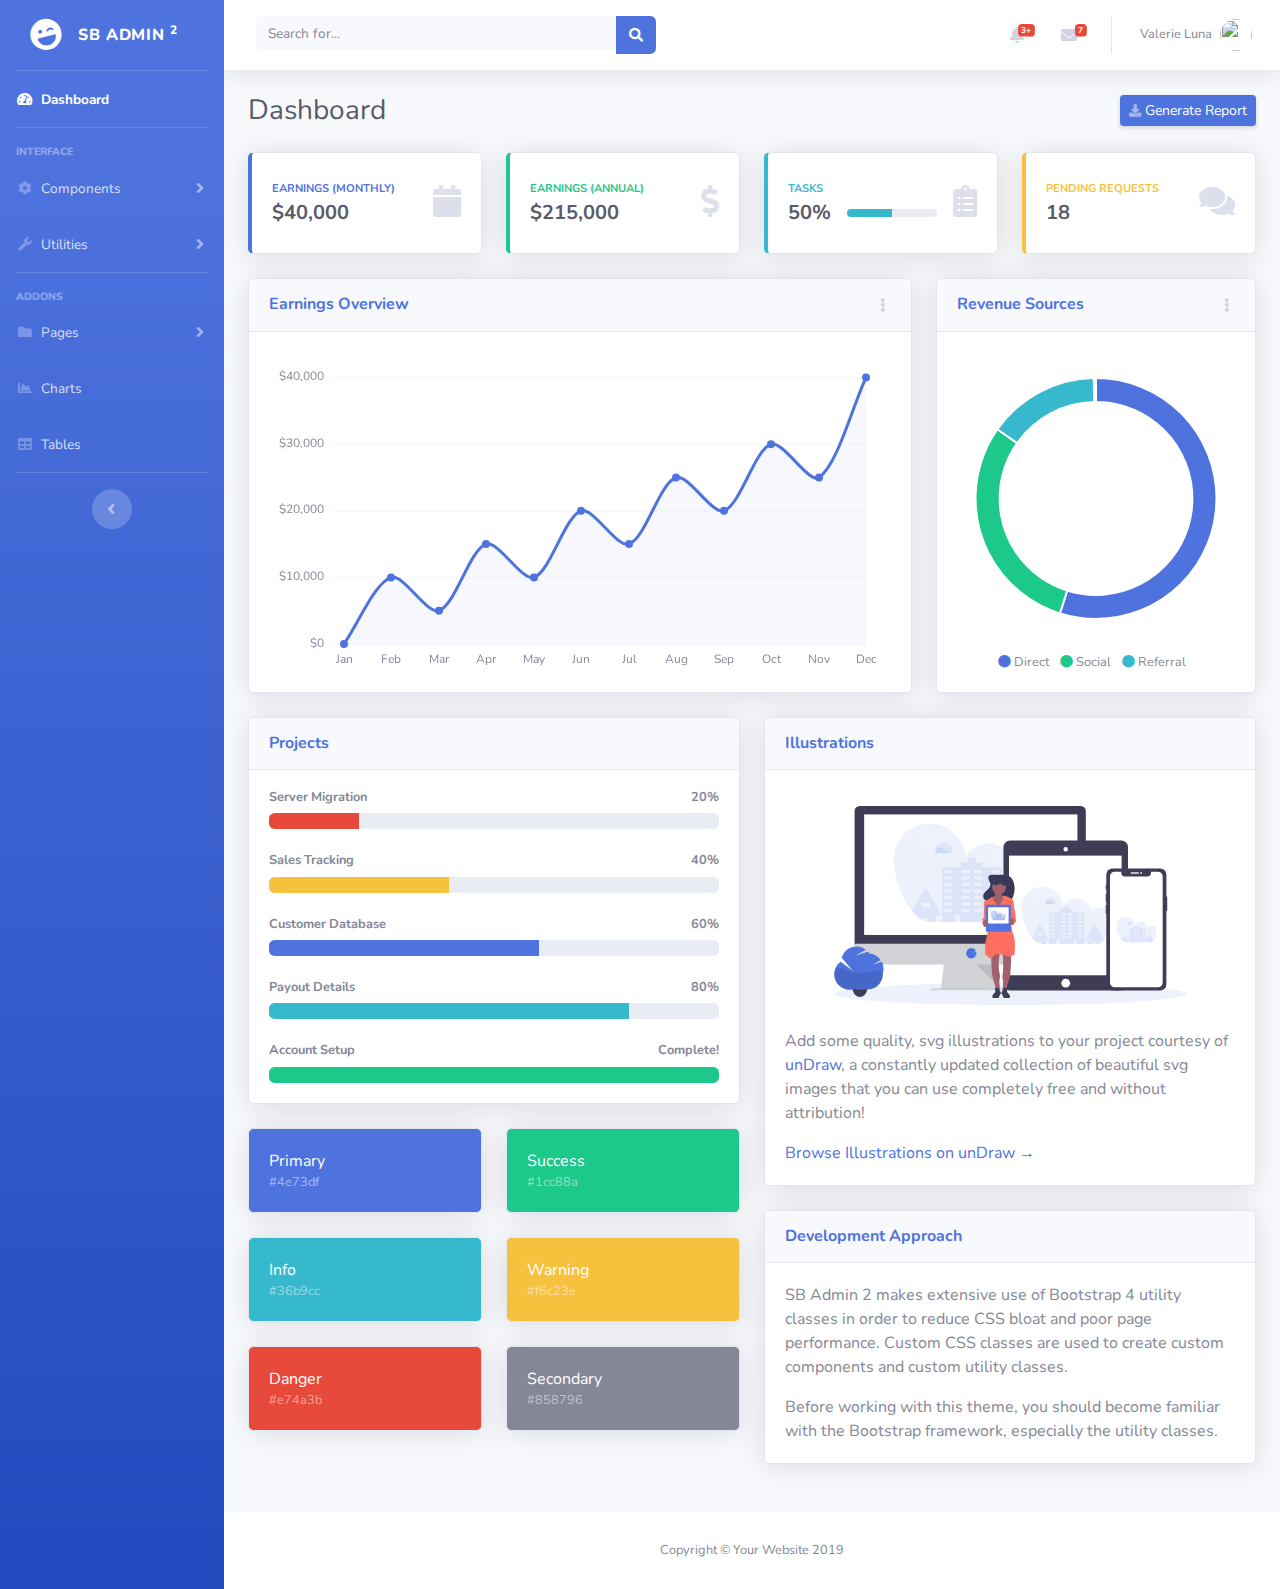
==== index.html @ 03513ceb "First commit" ====
<!DOCTYPE html>
<html lang="en">

<head>

  <meta charset="utf-8">
  <meta http-equiv="X-UA-Compatible" content="IE=edge">
  <meta name="viewport" content="width=device-width, initial-scale=1, shrink-to-fit=no">
  <meta name="description" content="">
  <meta name="author" content="">

  <title>SB Admin 2 - Dashboard</title>

  <!-- Custom fonts for this template-->
  <link href="vendor/fontawesome-free/css/all.min.css" rel="stylesheet" type="text/css">
  <link href="https://fonts.googleapis.com/css?family=Nunito:200,200i,300,300i,400,400i,600,600i,700,700i,800,800i,900,900i" rel="stylesheet">

  <!-- Custom styles for this template-->
  <link href="css/sb-admin-2.min.css" rel="stylesheet">

</head>

<body id="page-top">

  <!-- Page Wrapper -->
  <div id="wrapper">

    <!-- Sidebar -->
    <ul class="navbar-nav bg-gradient-primary sidebar sidebar-dark accordion" id="accordionSidebar">

      <!-- Sidebar - Brand -->
      <a class="sidebar-brand d-flex align-items-center justify-content-center" href="index.html">
        <div class="sidebar-brand-icon rotate-n-15">
          <i class="fas fa-laugh-wink"></i>
        </div>
        <div class="sidebar-brand-text mx-3">SB Admin <sup>2</sup></div>
      </a>

      <!-- Divider -->
      <hr class="sidebar-divider my-0">

      <!-- Nav Item - Dashboard -->
      <li class="nav-item active">
        <a class="nav-link" href="index.html">
          <i class="fas fa-fw fa-tachometer-alt"></i>
          <span>Dashboard</span></a>
      </li>

      <!-- Divider -->
      <hr class="sidebar-divider">

      <!-- Heading -->
      <div class="sidebar-heading">
        Interface
      </div>

      <!-- Nav Item - Pages Collapse Menu -->
      <li class="nav-item">
        <a class="nav-link collapsed" href="#" data-toggle="collapse" data-target="#collapseTwo" aria-expanded="true" aria-controls="collapseTwo">
          <i class="fas fa-fw fa-cog"></i>
          <span>Components</span>
        </a>
        <div id="collapseTwo" class="collapse" aria-labelledby="headingTwo" data-parent="#accordionSidebar">
          <div class="bg-white py-2 collapse-inner rounded">
            <h6 class="collapse-header">Custom Components:</h6>
            <a class="collapse-item" href="buttons.html">Buttons</a>
            <a class="collapse-item" href="cards.html">Cards</a>
          </div>
        </div>
      </li>

      <!-- Nav Item - Utilities Collapse Menu -->
      <li class="nav-item">
        <a class="nav-link collapsed" href="#" data-toggle="collapse" data-target="#collapseUtilities" aria-expanded="true" aria-controls="collapseUtilities">
          <i class="fas fa-fw fa-wrench"></i>
          <span>Utilities</span>
        </a>
        <div id="collapseUtilities" class="collapse" aria-labelledby="headingUtilities" data-parent="#accordionSidebar">
          <div class="bg-white py-2 collapse-inner rounded">
            <h6 class="collapse-header">Custom Utilities:</h6>
            <a class="collapse-item" href="utilities-color.html">Colors</a>
            <a class="collapse-item" href="utilities-border.html">Borders</a>
            <a class="collapse-item" href="utilities-animation.html">Animations</a>
            <a class="collapse-item" href="utilities-other.html">Other</a>
          </div>
        </div>
      </li>

      <!-- Divider -->
      <hr class="sidebar-divider">

      <!-- Heading -->
      <div class="sidebar-heading">
        Addons
      </div>

      <!-- Nav Item - Pages Collapse Menu -->
      <li class="nav-item">
        <a class="nav-link collapsed" href="#" data-toggle="collapse" data-target="#collapsePages" aria-expanded="true" aria-controls="collapsePages">
          <i class="fas fa-fw fa-folder"></i>
          <span>Pages</span>
        </a>
        <div id="collapsePages" class="collapse" aria-labelledby="headingPages" data-parent="#accordionSidebar">
          <div class="bg-white py-2 collapse-inner rounded">
            <h6 class="collapse-header">Login Screens:</h6>
            <a class="collapse-item" href="login.html">Login</a>
            <a class="collapse-item" href="register.html">Register</a>
            <a class="collapse-item" href="forgot-password.html">Forgot Password</a>
            <div class="collapse-divider"></div>
            <h6 class="collapse-header">Other Pages:</h6>
            <a class="collapse-item" href="404.html">404 Page</a>
            <a class="collapse-item" href="blank.html">Blank Page</a>
          </div>
        </div>
      </li>

      <!-- Nav Item - Charts -->
      <li class="nav-item">
        <a class="nav-link" href="charts.html">
          <i class="fas fa-fw fa-chart-area"></i>
          <span>Charts</span></a>
      </li>

      <!-- Nav Item - Tables -->
      <li class="nav-item">
        <a class="nav-link" href="tables.html">
          <i class="fas fa-fw fa-table"></i>
          <span>Tables</span></a>
      </li>

      <!-- Divider -->
      <hr class="sidebar-divider d-none d-md-block">

      <!-- Sidebar Toggler (Sidebar) -->
      <div class="text-center d-none d-md-inline">
        <button class="rounded-circle border-0" id="sidebarToggle"></button>
      </div>

    </ul>
    <!-- End of Sidebar -->

    <!-- Content Wrapper -->
    <div id="content-wrapper" class="d-flex flex-column">

      <!-- Main Content -->
      <div id="content">

        <!-- Topbar -->
        <nav class="navbar navbar-expand navbar-light bg-white topbar mb-4 static-top shadow">

          <!-- Sidebar Toggle (Topbar) -->
          <button id="sidebarToggleTop" class="btn btn-link d-md-none rounded-circle mr-3">
            <i class="fa fa-bars"></i>
          </button>

          <!-- Topbar Search -->
          <form class="d-none d-sm-inline-block form-inline mr-auto ml-md-3 my-2 my-md-0 mw-100 navbar-search">
            <div class="input-group">
              <input type="text" class="form-control bg-light border-0 small" placeholder="Search for..." aria-label="Search" aria-describedby="basic-addon2">
              <div class="input-group-append">
                <button class="btn btn-primary" type="button">
                  <i class="fas fa-search fa-sm"></i>
                </button>
              </div>
            </div>
          </form>

          <!-- Topbar Navbar -->
          <ul class="navbar-nav ml-auto">

            <!-- Nav Item - Search Dropdown (Visible Only XS) -->
            <li class="nav-item dropdown no-arrow d-sm-none">
              <a class="nav-link dropdown-toggle" href="#" id="searchDropdown" role="button" data-toggle="dropdown" aria-haspopup="true" aria-expanded="false">
                <i class="fas fa-search fa-fw"></i>
              </a>
              <!-- Dropdown - Messages -->
              <div class="dropdown-menu dropdown-menu-right p-3 shadow animated--grow-in" aria-labelledby="searchDropdown">
                <form class="form-inline mr-auto w-100 navbar-search">
                  <div class="input-group">
                    <input type="text" class="form-control bg-light border-0 small" placeholder="Search for..." aria-label="Search" aria-describedby="basic-addon2">
                    <div class="input-group-append">
                      <button class="btn btn-primary" type="button">
                        <i class="fas fa-search fa-sm"></i>
                      </button>
                    </div>
                  </div>
                </form>
              </div>
            </li>

            <!-- Nav Item - Alerts -->
            <li class="nav-item dropdown no-arrow mx-1">
              <a class="nav-link dropdown-toggle" href="#" id="alertsDropdown" role="button" data-toggle="dropdown" aria-haspopup="true" aria-expanded="false">
                <i class="fas fa-bell fa-fw"></i>
                <!-- Counter - Alerts -->
                <span class="badge badge-danger badge-counter">3+</span>
              </a>
              <!-- Dropdown - Alerts -->
              <div class="dropdown-list dropdown-menu dropdown-menu-right shadow animated--grow-in" aria-labelledby="alertsDropdown">
                <h6 class="dropdown-header">
                  Alerts Center
                </h6>
                <a class="dropdown-item d-flex align-items-center" href="#">
                  <div class="mr-3">
                    <div class="icon-circle bg-primary">
                      <i class="fas fa-file-alt text-white"></i>
                    </div>
                  </div>
                  <div>
                    <div class="small text-gray-500">December 12, 2019</div>
                    <span class="font-weight-bold">A new monthly report is ready to download!</span>
                  </div>
                </a>
                <a class="dropdown-item d-flex align-items-center" href="#">
                  <div class="mr-3">
                    <div class="icon-circle bg-success">
                      <i class="fas fa-donate text-white"></i>
                    </div>
                  </div>
                  <div>
                    <div class="small text-gray-500">December 7, 2019</div>
                    $290.29 has been deposited into your account!
                  </div>
                </a>
                <a class="dropdown-item d-flex align-items-center" href="#">
                  <div class="mr-3">
                    <div class="icon-circle bg-warning">
                      <i class="fas fa-exclamation-triangle text-white"></i>
                    </div>
                  </div>
                  <div>
                    <div class="small text-gray-500">December 2, 2019</div>
                    Spending Alert: We've noticed unusually high spending for your account.
                  </div>
                </a>
                <a class="dropdown-item text-center small text-gray-500" href="#">Show All Alerts</a>
              </div>
            </li>

            <!-- Nav Item - Messages -->
            <li class="nav-item dropdown no-arrow mx-1">
              <a class="nav-link dropdown-toggle" href="#" id="messagesDropdown" role="button" data-toggle="dropdown" aria-haspopup="true" aria-expanded="false">
                <i class="fas fa-envelope fa-fw"></i>
                <!-- Counter - Messages -->
                <span class="badge badge-danger badge-counter">7</span>
              </a>
              <!-- Dropdown - Messages -->
              <div class="dropdown-list dropdown-menu dropdown-menu-right shadow animated--grow-in" aria-labelledby="messagesDropdown">
                <h6 class="dropdown-header">
                  Message Center
                </h6>
                <a class="dropdown-item d-flex align-items-center" href="#">
                  <div class="dropdown-list-image mr-3">
                    <img class="rounded-circle" src="https://source.unsplash.com/fn_BT9fwg_E/60x60" alt="">
                    <div class="status-indicator bg-success"></div>
                  </div>
                  <div class="font-weight-bold">
                    <div class="text-truncate">Hi there! I am wondering if you can help me with a problem I've been having.</div>
                    <div class="small text-gray-500">Emily Fowler · 58m</div>
                  </div>
                </a>
                <a class="dropdown-item d-flex align-items-center" href="#">
                  <div class="dropdown-list-image mr-3">
                    <img class="rounded-circle" src="https://source.unsplash.com/AU4VPcFN4LE/60x60" alt="">
                    <div class="status-indicator"></div>
                  </div>
                  <div>
                    <div class="text-truncate">I have the photos that you ordered last month, how would you like them sent to you?</div>
                    <div class="small text-gray-500">Jae Chun · 1d</div>
                  </div>
                </a>
                <a class="dropdown-item d-flex align-items-center" href="#">
                  <div class="dropdown-list-image mr-3">
                    <img class="rounded-circle" src="https://source.unsplash.com/CS2uCrpNzJY/60x60" alt="">
                    <div class="status-indicator bg-warning"></div>
                  </div>
                  <div>
                    <div class="text-truncate">Last month's report looks great, I am very happy with the progress so far, keep up the good work!</div>
                    <div class="small text-gray-500">Morgan Alvarez · 2d</div>
                  </div>
                </a>
                <a class="dropdown-item d-flex align-items-center" href="#">
                  <div class="dropdown-list-image mr-3">
                    <img class="rounded-circle" src="https://source.unsplash.com/Mv9hjnEUHR4/60x60" alt="">
                    <div class="status-indicator bg-success"></div>
                  </div>
                  <div>
                    <div class="text-truncate">Am I a good boy? The reason I ask is because someone told me that people say this to all dogs, even if they aren't good...</div>
                    <div class="small text-gray-500">Chicken the Dog · 2w</div>
                  </div>
                </a>
                <a class="dropdown-item text-center small text-gray-500" href="#">Read More Messages</a>
              </div>
            </li>

            <div class="topbar-divider d-none d-sm-block"></div>

            <!-- Nav Item - User Information -->
            <li class="nav-item dropdown no-arrow">
              <a class="nav-link dropdown-toggle" href="#" id="userDropdown" role="button" data-toggle="dropdown" aria-haspopup="true" aria-expanded="false">
                <span class="mr-2 d-none d-lg-inline text-gray-600 small">Valerie Luna</span>
                <img class="img-profile rounded-circle" src="https://source.unsplash.com/QAB-WJcbgJk/60x60">
              </a>
              <!-- Dropdown - User Information -->
              <div class="dropdown-menu dropdown-menu-right shadow animated--grow-in" aria-labelledby="userDropdown">
                <a class="dropdown-item" href="#">
                  <i class="fas fa-user fa-sm fa-fw mr-2 text-gray-400"></i>
                  Profile
                </a>
                <a class="dropdown-item" href="#">
                  <i class="fas fa-cogs fa-sm fa-fw mr-2 text-gray-400"></i>
                  Settings
                </a>
                <a class="dropdown-item" href="#">
                  <i class="fas fa-list fa-sm fa-fw mr-2 text-gray-400"></i>
                  Activity Log
                </a>
                <div class="dropdown-divider"></div>
                <a class="dropdown-item" href="#" data-toggle="modal" data-target="#logoutModal">
                  <i class="fas fa-sign-out-alt fa-sm fa-fw mr-2 text-gray-400"></i>
                  Logout
                </a>
              </div>
            </li>

          </ul>

        </nav>
        <!-- End of Topbar -->

        <!-- Begin Page Content -->
        <div class="container-fluid">

          <!-- Page Heading -->
          <div class="d-sm-flex align-items-center justify-content-between mb-4">
            <h1 class="h3 mb-0 text-gray-800">Dashboard</h1>
            <a href="#" class="d-none d-sm-inline-block btn btn-sm btn-primary shadow-sm"><i class="fas fa-download fa-sm text-white-50"></i> Generate Report</a>
          </div>

          <!-- Content Row -->
          <div class="row">

            <!-- Earnings (Monthly) Card Example -->
            <div class="col-xl-3 col-md-6 mb-4">
              <div class="card border-left-primary shadow h-100 py-2">
                <div class="card-body">
                  <div class="row no-gutters align-items-center">
                    <div class="col mr-2">
                      <div class="text-xs font-weight-bold text-primary text-uppercase mb-1">Earnings (Monthly)</div>
                      <div class="h5 mb-0 font-weight-bold text-gray-800">$40,000</div>
                    </div>
                    <div class="col-auto">
                      <i class="fas fa-calendar fa-2x text-gray-300"></i>
                    </div>
                  </div>
                </div>
              </div>
            </div>

            <!-- Earnings (Monthly) Card Example -->
            <div class="col-xl-3 col-md-6 mb-4">
              <div class="card border-left-success shadow h-100 py-2">
                <div class="card-body">
                  <div class="row no-gutters align-items-center">
                    <div class="col mr-2">
                      <div class="text-xs font-weight-bold text-success text-uppercase mb-1">Earnings (Annual)</div>
                      <div class="h5 mb-0 font-weight-bold text-gray-800">$215,000</div>
                    </div>
                    <div class="col-auto">
                      <i class="fas fa-dollar-sign fa-2x text-gray-300"></i>
                    </div>
                  </div>
                </div>
              </div>
            </div>

            <!-- Earnings (Monthly) Card Example -->
            <div class="col-xl-3 col-md-6 mb-4">
              <div class="card border-left-info shadow h-100 py-2">
                <div class="card-body">
                  <div class="row no-gutters align-items-center">
                    <div class="col mr-2">
                      <div class="text-xs font-weight-bold text-info text-uppercase mb-1">Tasks</div>
                      <div class="row no-gutters align-items-center">
                        <div class="col-auto">
                          <div class="h5 mb-0 mr-3 font-weight-bold text-gray-800">50%</div>
                        </div>
                        <div class="col">
                          <div class="progress progress-sm mr-2">
                            <div class="progress-bar bg-info" role="progressbar" style="width: 50%" aria-valuenow="50" aria-valuemin="0" aria-valuemax="100"></div>
                          </div>
                        </div>
                      </div>
                    </div>
                    <div class="col-auto">
                      <i class="fas fa-clipboard-list fa-2x text-gray-300"></i>
                    </div>
                  </div>
                </div>
              </div>
            </div>

            <!-- Pending Requests Card Example -->
            <div class="col-xl-3 col-md-6 mb-4">
              <div class="card border-left-warning shadow h-100 py-2">
                <div class="card-body">
                  <div class="row no-gutters align-items-center">
                    <div class="col mr-2">
                      <div class="text-xs font-weight-bold text-warning text-uppercase mb-1">Pending Requests</div>
                      <div class="h5 mb-0 font-weight-bold text-gray-800">18</div>
                    </div>
                    <div class="col-auto">
                      <i class="fas fa-comments fa-2x text-gray-300"></i>
                    </div>
                  </div>
                </div>
              </div>
            </div>
          </div>

          <!-- Content Row -->

          <div class="row">

            <!-- Area Chart -->
            <div class="col-xl-8 col-lg-7">
              <div class="card shadow mb-4">
                <!-- Card Header - Dropdown -->
                <div class="card-header py-3 d-flex flex-row align-items-center justify-content-between">
                  <h6 class="m-0 font-weight-bold text-primary">Earnings Overview</h6>
                  <div class="dropdown no-arrow">
                    <a class="dropdown-toggle" href="#" role="button" id="dropdownMenuLink" data-toggle="dropdown" aria-haspopup="true" aria-expanded="false">
                      <i class="fas fa-ellipsis-v fa-sm fa-fw text-gray-400"></i>
                    </a>
                    <div class="dropdown-menu dropdown-menu-right shadow animated--fade-in" aria-labelledby="dropdownMenuLink">
                      <div class="dropdown-header">Dropdown Header:</div>
                      <a class="dropdown-item" href="#">Action</a>
                      <a class="dropdown-item" href="#">Another action</a>
                      <div class="dropdown-divider"></div>
                      <a class="dropdown-item" href="#">Something else here</a>
                    </div>
                  </div>
                </div>
                <!-- Card Body -->
                <div class="card-body">
                  <div class="chart-area">
                    <canvas id="myAreaChart"></canvas>
                  </div>
                </div>
              </div>
            </div>

            <!-- Pie Chart -->
            <div class="col-xl-4 col-lg-5">
              <div class="card shadow mb-4">
                <!-- Card Header - Dropdown -->
                <div class="card-header py-3 d-flex flex-row align-items-center justify-content-between">
                  <h6 class="m-0 font-weight-bold text-primary">Revenue Sources</h6>
                  <div class="dropdown no-arrow">
                    <a class="dropdown-toggle" href="#" role="button" id="dropdownMenuLink" data-toggle="dropdown" aria-haspopup="true" aria-expanded="false">
                      <i class="fas fa-ellipsis-v fa-sm fa-fw text-gray-400"></i>
                    </a>
                    <div class="dropdown-menu dropdown-menu-right shadow animated--fade-in" aria-labelledby="dropdownMenuLink">
                      <div class="dropdown-header">Dropdown Header:</div>
                      <a class="dropdown-item" href="#">Action</a>
                      <a class="dropdown-item" href="#">Another action</a>
                      <div class="dropdown-divider"></div>
                      <a class="dropdown-item" href="#">Something else here</a>
                    </div>
                  </div>
                </div>
                <!-- Card Body -->
                <div class="card-body">
                  <div class="chart-pie pt-4 pb-2">
                    <canvas id="myPieChart"></canvas>
                  </div>
                  <div class="mt-4 text-center small">
                    <span class="mr-2">
                      <i class="fas fa-circle text-primary"></i> Direct
                    </span>
                    <span class="mr-2">
                      <i class="fas fa-circle text-success"></i> Social
                    </span>
                    <span class="mr-2">
                      <i class="fas fa-circle text-info"></i> Referral
                    </span>
                  </div>
                </div>
              </div>
            </div>
          </div>

          <!-- Content Row -->
          <div class="row">

            <!-- Content Column -->
            <div class="col-lg-6 mb-4">

              <!-- Project Card Example -->
              <div class="card shadow mb-4">
                <div class="card-header py-3">
                  <h6 class="m-0 font-weight-bold text-primary">Projects</h6>
                </div>
                <div class="card-body">
                  <h4 class="small font-weight-bold">Server Migration <span class="float-right">20%</span></h4>
                  <div class="progress mb-4">
                    <div class="progress-bar bg-danger" role="progressbar" style="width: 20%" aria-valuenow="20" aria-valuemin="0" aria-valuemax="100"></div>
                  </div>
                  <h4 class="small font-weight-bold">Sales Tracking <span class="float-right">40%</span></h4>
                  <div class="progress mb-4">
                    <div class="progress-bar bg-warning" role="progressbar" style="width: 40%" aria-valuenow="40" aria-valuemin="0" aria-valuemax="100"></div>
                  </div>
                  <h4 class="small font-weight-bold">Customer Database <span class="float-right">60%</span></h4>
                  <div class="progress mb-4">
                    <div class="progress-bar" role="progressbar" style="width: 60%" aria-valuenow="60" aria-valuemin="0" aria-valuemax="100"></div>
                  </div>
                  <h4 class="small font-weight-bold">Payout Details <span class="float-right">80%</span></h4>
                  <div class="progress mb-4">
                    <div class="progress-bar bg-info" role="progressbar" style="width: 80%" aria-valuenow="80" aria-valuemin="0" aria-valuemax="100"></div>
                  </div>
                  <h4 class="small font-weight-bold">Account Setup <span class="float-right">Complete!</span></h4>
                  <div class="progress">
                    <div class="progress-bar bg-success" role="progressbar" style="width: 100%" aria-valuenow="100" aria-valuemin="0" aria-valuemax="100"></div>
                  </div>
                </div>
              </div>

              <!-- Color System -->
              <div class="row">
                <div class="col-lg-6 mb-4">
                  <div class="card bg-primary text-white shadow">
                    <div class="card-body">
                      Primary
                      <div class="text-white-50 small">#4e73df</div>
                    </div>
                  </div>
                </div>
                <div class="col-lg-6 mb-4">
                  <div class="card bg-success text-white shadow">
                    <div class="card-body">
                      Success
                      <div class="text-white-50 small">#1cc88a</div>
                    </div>
                  </div>
                </div>
                <div class="col-lg-6 mb-4">
                  <div class="card bg-info text-white shadow">
                    <div class="card-body">
                      Info
                      <div class="text-white-50 small">#36b9cc</div>
                    </div>
                  </div>
                </div>
                <div class="col-lg-6 mb-4">
                  <div class="card bg-warning text-white shadow">
                    <div class="card-body">
                      Warning
                      <div class="text-white-50 small">#f6c23e</div>
                    </div>
                  </div>
                </div>
                <div class="col-lg-6 mb-4">
                  <div class="card bg-danger text-white shadow">
                    <div class="card-body">
                      Danger
                      <div class="text-white-50 small">#e74a3b</div>
                    </div>
                  </div>
                </div>
                <div class="col-lg-6 mb-4">
                  <div class="card bg-secondary text-white shadow">
                    <div class="card-body">
                      Secondary
                      <div class="text-white-50 small">#858796</div>
                    </div>
                  </div>
                </div>
              </div>

            </div>

            <div class="col-lg-6 mb-4">

              <!-- Illustrations -->
              <div class="card shadow mb-4">
                <div class="card-header py-3">
                  <h6 class="m-0 font-weight-bold text-primary">Illustrations</h6>
                </div>
                <div class="card-body">
                  <div class="text-center">
                    <img class="img-fluid px-3 px-sm-4 mt-3 mb-4" style="width: 25rem;" src="img/undraw_posting_photo.svg" alt="">
                  </div>
                  <p>Add some quality, svg illustrations to your project courtesy of <a target="_blank" rel="nofollow" href="https://undraw.co/">unDraw</a>, a constantly updated collection of beautiful svg images that you can use completely free and without attribution!</p>
                  <a target="_blank" rel="nofollow" href="https://undraw.co/">Browse Illustrations on unDraw &rarr;</a>
                </div>
              </div>

              <!-- Approach -->
              <div class="card shadow mb-4">
                <div class="card-header py-3">
                  <h6 class="m-0 font-weight-bold text-primary">Development Approach</h6>
                </div>
                <div class="card-body">
                  <p>SB Admin 2 makes extensive use of Bootstrap 4 utility classes in order to reduce CSS bloat and poor page performance. Custom CSS classes are used to create custom components and custom utility classes.</p>
                  <p class="mb-0">Before working with this theme, you should become familiar with the Bootstrap framework, especially the utility classes.</p>
                </div>
              </div>

            </div>
          </div>

        </div>
        <!-- /.container-fluid -->

      </div>
      <!-- End of Main Content -->

      <!-- Footer -->
      <footer class="sticky-footer bg-white">
        <div class="container my-auto">
          <div class="copyright text-center my-auto">
            <span>Copyright &copy; Your Website 2019</span>
          </div>
        </div>
      </footer>
      <!-- End of Footer -->

    </div>
    <!-- End of Content Wrapper -->

  </div>
  <!-- End of Page Wrapper -->

  <!-- Scroll to Top Button-->
  <a class="scroll-to-top rounded" href="#page-top">
    <i class="fas fa-angle-up"></i>
  </a>

  <!-- Logout Modal-->
  <div class="modal fade" id="logoutModal" tabindex="-1" role="dialog" aria-labelledby="exampleModalLabel" aria-hidden="true">
    <div class="modal-dialog" role="document">
      <div class="modal-content">
        <div class="modal-header">
          <h5 class="modal-title" id="exampleModalLabel">Ready to Leave?</h5>
          <button class="close" type="button" data-dismiss="modal" aria-label="Close">
            <span aria-hidden="true">×</span>
          </button>
        </div>
        <div class="modal-body">Select "Logout" below if you are ready to end your current session.</div>
        <div class="modal-footer">
          <button class="btn btn-secondary" type="button" data-dismiss="modal">Cancel</button>
          <a class="btn btn-primary" href="login.html">Logout</a>
        </div>
      </div>
    </div>
  </div>

  <!-- Bootstrap core JavaScript-->
  <script src="vendor/jquery/jquery.min.js"></script>
  <script src="vendor/bootstrap/js/bootstrap.bundle.min.js"></script>

  <!-- Core plugin JavaScript-->
  <script src="vendor/jquery-easing/jquery.easing.min.js"></script>

  <!-- Custom scripts for all pages-->
  <script src="js/sb-admin-2.min.js"></script>

  <!-- Page level plugins -->
  <script src="vendor/chart.js/Chart.min.js"></script>

  <!-- Page level custom scripts -->
  <script src="js/demo/chart-area-demo.js"></script>
  <script src="js/demo/chart-pie-demo.js"></script>

</body>

</html>
---- vendor/fontawesome-free/css/all.min.css ----
.fa,.fab,.fal,.far,.fas{-moz-osx-font-smoothing:grayscale;-webkit-font-smoothing:antialiased;display:inline-block;font-style:normal;font-variant:normal;text-rendering:auto;line-height:1}.fa-lg{font-size:1.33333em;line-height:.75em;vertical-align:-.0667em}.fa-xs{font-size:.75em}.fa-sm{font-size:.875em}.fa-1x{font-size:1em}.fa-2x{font-size:2em}.fa-3x{font-size:3em}.fa-4x{font-size:4em}.fa-5x{font-size:5em}.fa-6x{font-size:6em}.fa-7x{font-size:7em}.fa-8x{font-size:8em}.fa-9x{font-size:9em}.fa-10x{font-size:10em}.fa-fw{text-align:center;width:1.25em}.fa-ul{list-style-type:none;margin-left:2.5em;padding-left:0}.fa-ul>li{position:relative}.fa-li{left:-2em;position:absolute;text-align:center;width:2em;line-height:inherit}.fa-border{border:.08em solid #eee;border-radius:.1em;padding:.2em .25em .15em}.fa-pull-left{float:left}.fa-pull-right{float:right}.fa.fa-pull-left,.fab.fa-pull-left,.fal.fa-pull-left,.far.fa-pull-left,.fas.fa-pull-left{margin-right:.3em}.fa.fa-pull-right,.fab.fa-pull-right,.fal.fa-pull-right,.far.fa-pull-right,.fas.fa-pull-right{margin-left:.3em}.fa-spin{animation:fa-spin 2s infinite linear}.fa-pulse{animation:fa-spin 1s infinite steps(8)}@keyframes fa-spin{0%{transform:rotate(0deg)}to{transform:rotate(1turn)}}.fa-rotate-90{-ms-filter:"progid:DXImageTransform.Microsoft.BasicImage(rotation=1)";transform:rotate(90deg)}.fa-rotate-180{-ms-filter:"progid:DXImageTransform.Microsoft.BasicImage(rotation=2)";transform:rotate(180deg)}.fa-rotate-270{-ms-filter:"progid:DXImageTransform.Microsoft.BasicImage(rotation=3)";transform:rotate(270deg)}.fa-flip-horizontal{-ms-filter:"progid:DXImageTransform.Microsoft.BasicImage(rotation=0, mirror=1)";transform:scaleX(-1)}.fa-flip-vertical{transform:scaleY(-1)}.fa-flip-both,.fa-flip-horizontal.fa-flip-vertical,.fa-flip-vertical{-ms-filter:"progid:DXImageTransform.Microsoft.BasicImage(rotation=2, mirror=1)"}.fa-flip-both,.fa-flip-horizontal.fa-flip-vertical{transform:scale(-1)}:root .fa-flip-both,:root .fa-flip-horizontal,:root .fa-flip-vertical,:root .fa-rotate-90,:root .fa-rotate-180,:root .fa-rotate-270{filter:none}.fa-stack{display:inline-block;height:2em;line-height:2em;position:relative;vertical-align:middle;width:2.5em}.fa-stack-1x,.fa-stack-2x{left:0;position:absolute;text-align:center;width:100%}.fa-stack-1x{line-height:inherit}.fa-stack-2x{font-size:2em}.fa-inverse{color:#fff}.fa-500px:before{content:"\f26e"}.fa-accessible-icon:before{content:"\f368"}.fa-accusoft:before{content:"\f369"}.fa-acquisitions-incorporated:before{content:"\f6af"}.fa-ad:before{content:"\f641"}.fa-address-book:before{content:"\f2b9"}.fa-address-card:before{content:"\f2bb"}.fa-adjust:before{content:"\f042"}.fa-adn:before{content:"\f170"}.fa-adobe:before{content:"\f778"}.fa-adversal:before{content:"\f36a"}.fa-affiliatetheme:before{content:"\f36b"}.fa-air-freshener:before{content:"\f5d0"}.fa-algolia:before{content:"\f36c"}.fa-align-center:before{content:"\f037"}.fa-align-justify:before{content:"\f039"}.fa-align-left:before{content:"\f036"}.fa-align-right:before{content:"\f038"}.fa-alipay:before{content:"\f642"}.fa-allergies:before{content:"\f461"}.fa-amazon:before{content:"\f270"}.fa-amazon-pay:before{content:"\f42c"}.fa-ambulance:before{content:"\f0f9"}.fa-american-sign-language-interpreting:before{content:"\f2a3"}.fa-amilia:before{content:"\f36d"}.fa-anchor:before{content:"\f13d"}.fa-android:before{content:"\f17b"}.fa-angellist:before{content:"\f209"}.fa-angle-double-down:before{content:"\f103"}.fa-angle-double-left:before{content:"\f100"}.fa-angle-double-right:before{content:"\f101"}.fa-angle-double-up:before{content:"\f102"}.fa-angle-down:before{content:"\f107"}.fa-angle-left:before{content:"\f104"}.fa-angle-right:before{content:"\f105"}.fa-angle-up:before{content:"\f106"}.fa-angry:before{content:"\f556"}.fa-angrycreative:before{content:"\f36e"}.fa-angular:before{content:"\f420"}.fa-ankh:before{content:"\f644"}.fa-app-store:before{content:"\f36f"}.fa-app-store-ios:before{content:"\f370"}.fa-apper:before{content:"\f371"}.fa-apple:before{content:"\f179"}.fa-apple-alt:before{content:"\f5d1"}.fa-apple-pay:before{content:"\f415"}.fa-archive:before{content:"\f187"}.fa-archway:before{content:"\f557"}.fa-arrow-alt-circle-down:before{content:"\f358"}.fa-arrow-alt-circle-left:before{content:"\f359"}.fa-arrow-alt-circle-right:before{content:"\f35a"}.fa-arrow-alt-circle-up:before{content:"\f35b"}.fa-arrow-circle-down:before{content:"\f0ab"}.fa-arrow-circle-left:before{content:"\f0a8"}.fa-arrow-circle-right:before{content:"\f0a9"}.fa-arrow-circle-up:before{content:"\f0aa"}.fa-arrow-down:before{content:"\f063"}.fa-arrow-left:before{content:"\f060"}.fa-arrow-right:before{content:"\f061"}.fa-arrow-up:before{content:"\f062"}.fa-arrows-alt:before{content:"\f0b2"}.fa-arrows-alt-h:before{content:"\f337"}.fa-arrows-alt-v:before{content:"\f338"}.fa-artstation:before{content:"\f77a"}.fa-assistive-listening-systems:before{content:"\f2a2"}.fa-asterisk:before{content:"\f069"}.fa-asymmetrik:before{content:"\f372"}.fa-at:before{content:"\f1fa"}.fa-atlas:before{content:"\f558"}.fa-atlassian:before{content:"\f77b"}.fa-atom:before{content:"\f5d2"}.fa-audible:before{content:"\f373"}.fa-audio-description:before{content:"\f29e"}.fa-autoprefixer:before{content:"\f41c"}.fa-avianex:before{content:"\f374"}.fa-aviato:before{content:"\f421"}.fa-award:before{content:"\f559"}.fa-aws:before{content:"\f375"}.fa-baby:before{content:"\f77c"}.fa-baby-carriage:before{content:"\f77d"}.fa-backspace:before{content:"\f55a"}.fa-backward:before{content:"\f04a"}.fa-bacon:before{content:"\f7e5"}.fa-balance-scale:before{content:"\f24e"}.fa-ban:before{content:"\f05e"}.fa-band-aid:before{content:"\f462"}.fa-bandcamp:before{content:"\f2d5"}.fa-barcode:before{content:"\f02a"}.fa-bars:before{content:"\f0c9"}.fa-baseball-ball:before{content:"\f433"}.fa-basketball-ball:before{content:"\f434"}.fa-bath:before{content:"\f2cd"}.fa-battery-empty:before{content:"\f244"}.fa-battery-full:before{content:"\f240"}.fa-battery-half:before{content:"\f242"}.fa-battery-quarter:before{content:"\f243"}.fa-battery-three-quarters:before{content:"\f241"}.fa-bed:before{content:"\f236"}.fa-beer:before{content:"\f0fc"}.fa-behance:before{content:"\f1b4"}.fa-behance-square:before{content:"\f1b5"}.fa-bell:before{content:"\f0f3"}.fa-bell-slash:before{content:"\f1f6"}.fa-bezier-curve:before{content:"\f55b"}.fa-bible:before{content:"\f647"}.fa-bicycle:before{content:"\f206"}.fa-bimobject:before{content:"\f378"}.fa-binoculars:before{content:"\f1e5"}.fa-biohazard:before{content:"\f780"}.fa-birthday-cake:before{content:"\f1fd"}.fa-bitbucket:before{content:"\f171"}.fa-bitcoin:before{content:"\f379"}.fa-bity:before{content:"\f37a"}.fa-black-tie:before{content:"\f27e"}.fa-blackberry:before{content:"\f37b"}.fa-blender:before{content:"\f517"}.fa-blender-phone:before{content:"\f6b6"}.fa-blind:before{content:"\f29d"}.fa-blog:before{content:"\f781"}.fa-blogger:before{content:"\f37c"}.fa-blogger-b:before{content:"\f37d"}.fa-bluetooth:before{content:"\f293"}.fa-bluetooth-b:before{content:"\f294"}.fa-bold:before{content:"\f032"}.fa-bolt:before{content:"\f0e7"}.fa-bomb:before{content:"\f1e2"}.fa-bone:before{content:"\f5d7"}.fa-bong:before{content:"\f55c"}.fa-book:before{content:"\f02d"}.fa-book-dead:before{content:"\f6b7"}.fa-book-medical:before{content:"\f7e6"}.fa-book-open:before{content:"\f518"}.fa-book-reader:before{content:"\f5da"}.fa-bookmark:before{content:"\f02e"}.fa-bowling-ball:before{content:"\f436"}.fa-box:before{content:"\f466"}.fa-box-open:before{content:"\f49e"}.fa-boxes:before{content:"\f468"}.fa-braille:before{content:"\f2a1"}.fa-brain:before{content:"\f5dc"}.fa-bread-slice:before{content:"\f7ec"}.fa-briefcase:before{content:"\f0b1"}.fa-briefcase-medical:before{content:"\f469"}.fa-broadcast-tower:before{content:"\f519"}.fa-broom:before{content:"\f51a"}.fa-brush:before{content:"\f55d"}.fa-btc:before{content:"\f15a"}.fa-bug:before{content:"\f188"}.fa-building:before{content:"\f1ad"}.fa-bullhorn:before{content:"\f0a1"}.fa-bullseye:before{content:"\f140"}.fa-burn:before{content:"\f46a"}.fa-buromobelexperte:before{content:"\f37f"}.fa-bus:before{content:"\f207"}.fa-bus-alt:before{content:"\f55e"}.fa-business-time:before{content:"\f64a"}.fa-buysellads:before{content:"\f20d"}.fa-calculator:before{content:"\f1ec"}.fa-calendar:before{content:"\f133"}.fa-calendar-alt:before{content:"\f073"}.fa-calendar-check:before{content:"\f274"}.fa-calendar-day:before{content:"\f783"}.fa-calendar-minus:before{content:"\f272"}.fa-calendar-plus:before{content:"\f271"}.fa-calendar-times:before{content:"\f273"}.fa-calendar-week:before{content:"\f784"}.fa-camera:before{content:"\f030"}.fa-camera-retro:before{content:"\f083"}.fa-campground:before{content:"\f6bb"}.fa-canadian-maple-leaf:before{content:"\f785"}.fa-candy-cane:before{content:"\f786"}.fa-cannabis:before{content:"\f55f"}.fa-capsules:before{content:"\f46b"}.fa-car:before{content:"\f1b9"}.fa-car-alt:before{content:"\f5de"}.fa-car-battery:before{content:"\f5df"}.fa-car-crash:before{content:"\f5e1"}.fa-car-side:before{content:"\f5e4"}.fa-caret-down:before{content:"\f0d7"}.fa-caret-left:before{content:"\f0d9"}.fa-caret-right:before{content:"\f0da"}.fa-caret-square-down:before{content:"\f150"}.fa-caret-square-left:before{content:"\f191"}.fa-caret-square-right:before{content:"\f152"}.fa-caret-square-up:before{content:"\f151"}.fa-caret-up:before{content:"\f0d8"}.fa-carrot:before{content:"\f787"}.fa-cart-arrow-down:before{content:"\f218"}.fa-cart-plus:before{content:"\f217"}.fa-cash-register:before{content:"\f788"}.fa-cat:before{content:"\f6be"}.fa-cc-amazon-pay:before{content:"\f42d"}.fa-cc-amex:before{content:"\f1f3"}.fa-cc-apple-pay:before{content:"\f416"}.fa-cc-diners-club:before{content:"\f24c"}.fa-cc-discover:before{content:"\f1f2"}.fa-cc-jcb:before{content:"\f24b"}.fa-cc-mastercard:before{content:"\f1f1"}.fa-cc-paypal:before{content:"\f1f4"}.fa-cc-stripe:before{content:"\f1f5"}.fa-cc-visa:before{content:"\f1f0"}.fa-centercode:before{content:"\f380"}.fa-centos:before{content:"\f789"}.fa-certificate:before{content:"\f0a3"}.fa-chair:before{content:"\f6c0"}.fa-chalkboard:before{content:"\f51b"}.fa-chalkboard-teacher:before{content:"\f51c"}.fa-charging-station:before{content:"\f5e7"}.fa-chart-area:before{content:"\f1fe"}.fa-chart-bar:before{content:"\f080"}.fa-chart-line:before{content:"\f201"}.fa-chart-pie:before{content:"\f200"}.fa-check:before{content:"\f00c"}.fa-check-circle:before{content:"\f058"}.fa-check-double:before{content:"\f560"}.fa-check-square:before{content:"\f14a"}.fa-cheese:before{content:"\f7ef"}.fa-chess:before{content:"\f439"}.fa-chess-bishop:before{content:"\f43a"}.fa-chess-board:before{content:"\f43c"}.fa-chess-king:before{content:"\f43f"}.fa-chess-knight:before{content:"\f441"}.fa-chess-pawn:before{content:"\f443"}.fa-chess-queen:before{content:"\f445"}.fa-chess-rook:before{content:"\f447"}.fa-chevron-circle-down:before{content:"\f13a"}.fa-chevron-circle-left:before{content:"\f137"}.fa-chevron-circle-right:before{content:"\f138"}.fa-chevron-circle-up:before{content:"\f139"}.fa-chevron-down:before{content:"\f078"}.fa-chevron-left:before{content:"\f053"}.fa-chevron-right:before{content:"\f054"}.fa-chevron-up:before{content:"\f077"}.fa-child:before{content:"\f1ae"}.fa-chrome:before{content:"\f268"}.fa-church:before{content:"\f51d"}.fa-circle:before{content:"\f111"}.fa-circle-notch:before{content:"\f1ce"}.fa-city:before{content:"\f64f"}.fa-clinic-medical:before{content:"\f7f2"}.fa-clipboard:before{content:"\f328"}.fa-clipboard-check:before{content:"\f46c"}.fa-clipboard-list:before{content:"\f46d"}.fa-clock:before{content:"\f017"}.fa-clone:before{content:"\f24d"}.fa-closed-captioning:before{content:"\f20a"}.fa-cloud:before{content:"\f0c2"}.fa-cloud-download-alt:before{content:"\f381"}.fa-cloud-meatball:before{content:"\f73b"}.fa-cloud-moon:before{content:"\f6c3"}.fa-cloud-moon-rain:before{content:"\f73c"}.fa-cloud-rain:before{content:"\f73d"}.fa-cloud-showers-heavy:before{content:"\f740"}.fa-cloud-sun:before{content:"\f6c4"}.fa-cloud-sun-rain:before{content:"\f743"}.fa-cloud-upload-alt:before{content:"\f382"}.fa-cloudscale:before{content:"\f383"}.fa-cloudsmith:before{content:"\f384"}.fa-cloudversify:before{content:"\f385"}.fa-cocktail:before{content:"\f561"}.fa-code:before{content:"\f121"}.fa-code-branch:before{content:"\f126"}.fa-codepen:before{content:"\f1cb"}.fa-codiepie:before{content:"\f284"}.fa-coffee:before{content:"\f0f4"}.fa-cog:before{content:"\f013"}.fa-cogs:before{content:"\f085"}.fa-coins:before{content:"\f51e"}.fa-columns:before{content:"\f0db"}.fa-comment:before{content:"\f075"}.fa-comment-alt:before{content:"\f27a"}.fa-comment-dollar:before{content:"\f651"}.fa-comment-dots:before{content:"\f4ad"}.fa-comment-medical:before{content:"\f7f5"}.fa-comment-slash:before{content:"\f4b3"}.fa-comments:before{content:"\f086"}.fa-comments-dollar:before{content:"\f653"}.fa-compact-disc:before{content:"\f51f"}.fa-compass:before{content:"\f14e"}.fa-compress:before{content:"\f066"}.fa-compress-arrows-alt:before{content:"\f78c"}.fa-concierge-bell:before{content:"\f562"}.fa-confluence:before{content:"\f78d"}.fa-connectdevelop:before{content:"\f20e"}.fa-contao:before{content:"\f26d"}.fa-cookie:before{content:"\f563"}.fa-cookie-bite:before{content:"\f564"}.fa-copy:before{content:"\f0c5"}.fa-copyright:before{content:"\f1f9"}.fa-couch:before{content:"\f4b8"}.fa-cpanel:before{content:"\f388"}.fa-creative-commons:before{content:"\f25e"}.fa-creative-commons-by:before{content:"\f4e7"}.fa-creative-commons-nc:before{content:"\f4e8"}.fa-creative-commons-nc-eu:before{content:"\f4e9"}.fa-creative-commons-nc-jp:before{content:"\f4ea"}.fa-creative-commons-nd:before{content:"\f4eb"}.fa-creative-commons-pd:before{content:"\f4ec"}.fa-creative-commons-pd-alt:before{content:"\f4ed"}.fa-creative-commons-remix:before{content:"\f4ee"}.fa-creative-commons-sa:before{content:"\f4ef"}.fa-creative-commons-sampling:before{content:"\f4f0"}.fa-creative-commons-sampling-plus:before{content:"\f4f1"}.fa-creative-commons-share:before{content:"\f4f2"}.fa-creative-commons-zero:before{content:"\f4f3"}.fa-credit-card:before{content:"\f09d"}.fa-critical-role:before{content:"\f6c9"}.fa-crop:before{content:"\f125"}.fa-crop-alt:before{content:"\f565"}.fa-cross:before{content:"\f654"}.fa-crosshairs:before{content:"\f05b"}.fa-crow:before{content:"\f520"}.fa-crown:before{content:"\f521"}.fa-crutch:before{content:"\f7f7"}.fa-css3:before{content:"\f13c"}.fa-css3-alt:before{content:"\f38b"}.fa-cube:before{content:"\f1b2"}.fa-cubes:before{content:"\f1b3"}.fa-cut:before{content:"\f0c4"}.fa-cuttlefish:before{content:"\f38c"}.fa-d-and-d:before{content:"\f38d"}.fa-d-and-d-beyond:before{content:"\f6ca"}.fa-dashcube:before{content:"\f210"}.fa-database:before{content:"\f1c0"}.fa-deaf:before{content:"\f2a4"}.fa-delicious:before{content:"\f1a5"}.fa-democrat:before{content:"\f747"}.fa-deploydog:before{content:"\f38e"}.fa-deskpro:before{content:"\f38f"}.fa-desktop:before{content:"\f108"}.fa-dev:before{content:"\f6cc"}.fa-deviantart:before{content:"\f1bd"}.fa-dharmachakra:before{content:"\f655"}.fa-dhl:before{content:"\f790"}.fa-diagnoses:before{content:"\f470"}.fa-diaspora:before{content:"\f791"}.fa-dice:before{content:"\f522"}.fa-dice-d20:before{content:"\f6cf"}.fa-dice-d6:before{content:"\f6d1"}.fa-dice-five:before{content:"\f523"}.fa-dice-four:before{content:"\f524"}.fa-dice-one:before{content:"\f525"}.fa-dice-six:before{content:"\f526"}.fa-dice-three:before{content:"\f527"}.fa-dice-two:before{content:"\f528"}.fa-digg:before{content:"\f1a6"}.fa-digital-ocean:before{content:"\f391"}.fa-digital-tachograph:before{content:"\f566"}.fa-directions:before{content:"\f5eb"}.fa-discord:before{content:"\f392"}.fa-discourse:before{content:"\f393"}.fa-divide:before{content:"\f529"}.fa-dizzy:before{content:"\f567"}.fa-dna:before{content:"\f471"}.fa-dochub:before{content:"\f394"}.fa-docker:before{content:"\f395"}.fa-dog:before{content:"\f6d3"}.fa-dollar-sign:before{content:"\f155"}.fa-dolly:before{content:"\f472"}.fa-dolly-flatbed:before{content:"\f474"}.fa-donate:before{content:"\f4b9"}.fa-door-closed:before{content:"\f52a"}.fa-door-open:before{content:"\f52b"}.fa-dot-circle:before{content:"\f192"}.fa-dove:before{content:"\f4ba"}.fa-download:before{content:"\f019"}.fa-draft2digital:before{content:"\f396"}.fa-drafting-compass:before{content:"\f568"}.fa-dragon:before{content:"\f6d5"}.fa-draw-polygon:before{content:"\f5ee"}.fa-dribbble:before{content:"\f17d"}.fa-dribbble-square:before{content:"\f397"}.fa-dropbox:before{content:"\f16b"}.fa-drum:before{content:"\f569"}.fa-drum-steelpan:before{content:"\f56a"}.fa-drumstick-bite:before{content:"\f6d7"}.fa-drupal:before{content:"\f1a9"}.fa-dumbbell:before{content:"\f44b"}.fa-dumpster:before{content:"\f793"}.fa-dumpster-fire:before{content:"\f794"}.fa-dungeon:before{content:"\f6d9"}.fa-dyalog:before{content:"\f399"}.fa-earlybirds:before{content:"\f39a"}.fa-ebay:before{content:"\f4f4"}.fa-edge:before{content:"\f282"}.fa-edit:before{content:"\f044"}.fa-egg:before{content:"\f7fb"}.fa-eject:before{content:"\f052"}.fa-elementor:before{content:"\f430"}.fa-ellipsis-h:before{content:"\f141"}.fa-ellipsis-v:before{content:"\f142"}.fa-ello:before{content:"\f5f1"}.fa-ember:before{content:"\f423"}.fa-empire:before{content:"\f1d1"}.fa-envelope:before{content:"\f0e0"}.fa-envelope-open:before{content:"\f2b6"}.fa-envelope-open-text:before{content:"\f658"}.fa-envelope-square:before{content:"\f199"}.fa-envira:before{content:"\f299"}.fa-equals:before{content:"\f52c"}.fa-eraser:before{content:"\f12d"}.fa-erlang:before{content:"\f39d"}.fa-ethereum:before{content:"\f42e"}.fa-ethernet:before{content:"\f796"}.fa-etsy:before{content:"\f2d7"}.fa-euro-sign:before{content:"\f153"}.fa-exchange-alt:before{content:"\f362"}.fa-exclamation:before{content:"\f12a"}.fa-exclamation-circle:before{content:"\f06a"}.fa-exclamation-triangle:before{content:"\f071"}.fa-expand:before{content:"\f065"}.fa-expand-arrows-alt:before{content:"\f31e"}.fa-expeditedssl:before{content:"\f23e"}.fa-external-link-alt:before{content:"\f35d"}.fa-external-link-square-alt:before{content:"\f360"}.fa-eye:before{content:"\f06e"}.fa-eye-dropper:before{content:"\f1fb"}.fa-eye-slash:before{content:"\f070"}.fa-facebook:before{content:"\f09a"}.fa-facebook-f:before{content:"\f39e"}.fa-facebook-messenger:before{content:"\f39f"}.fa-facebook-square:before{content:"\f082"}.fa-fantasy-flight-games:before{content:"\f6dc"}.fa-fast-backward:before{content:"\f049"}.fa-fast-forward:before{content:"\f050"}.fa-fax:before{content:"\f1ac"}.fa-feather:before{content:"\f52d"}.fa-feather-alt:before{content:"\f56b"}.fa-fedex:before{content:"\f797"}.fa-fedora:before{content:"\f798"}.fa-female:before{content:"\f182"}.fa-fighter-jet:before{content:"\f0fb"}.fa-figma:before{content:"\f799"}.fa-file:before{content:"\f15b"}.fa-file-alt:before{content:"\f15c"}.fa-file-archive:before{content:"\f1c6"}.fa-file-audio:before{content:"\f1c7"}.fa-file-code:before{content:"\f1c9"}.fa-file-contract:before{content:"\f56c"}.fa-file-csv:before{content:"\f6dd"}.fa-file-download:before{content:"\f56d"}.fa-file-excel:before{content:"\f1c3"}.fa-file-export:before{content:"\f56e"}.fa-file-image:before{content:"\f1c5"}.fa-file-import:before{content:"\f56f"}.fa-file-invoice:before{content:"\f570"}.fa-file-invoice-dollar:before{content:"\f571"}.fa-file-medical:before{content:"\f477"}.fa-file-medical-alt:before{content:"\f478"}.fa-file-pdf:before{content:"\f1c1"}.fa-file-powerpoint:before{content:"\f1c4"}.fa-file-prescription:before{content:"\f572"}.fa-file-signature:before{content:"\f573"}.fa-file-upload:before{content:"\f574"}.fa-file-video:before{content:"\f1c8"}.fa-file-word:before{content:"\f1c2"}.fa-fill:before{content:"\f575"}.fa-fill-drip:before{content:"\f576"}.fa-film:before{content:"\f008"}.fa-filter:before{content:"\f0b0"}.fa-fingerprint:before{content:"\f577"}.fa-fire:before{content:"\f06d"}.fa-fire-alt:before{content:"\f7e4"}.fa-fire-extinguisher:before{content:"\f134"}.fa-firefox:before{content:"\f269"}.fa-first-aid:before{content:"\f479"}.fa-first-order:before{content:"\f2b0"}.fa-first-order-alt:before{content:"\f50a"}.fa-firstdraft:before{content:"\f3a1"}.fa-fish:before{content:"\f578"}.fa-fist-raised:before{content:"\f6de"}.fa-flag:before{content:"\f024"}.fa-flag-checkered:before{content:"\f11e"}.fa-flag-usa:before{content:"\f74d"}.fa-flask:before{content:"\f0c3"}.fa-flickr:before{content:"\f16e"}.fa-flipboard:before{content:"\f44d"}.fa-flushed:before{content:"\f579"}.fa-fly:before{content:"\f417"}.fa-folder:before{content:"\f07b"}.fa-folder-minus:before{content:"\f65d"}.fa-folder-open:before{content:"\f07c"}.fa-folder-plus:before{content:"\f65e"}.fa-font:before{content:"\f031"}.fa-font-awesome:before{content:"\f2b4"}.fa-font-awesome-alt:before{content:"\f35c"}.fa-font-awesome-flag:before{content:"\f425"}.fa-font-awesome-logo-full:before{content:"\f4e6"}.fa-fonticons:before{content:"\f280"}.fa-fonticons-fi:before{content:"\f3a2"}.fa-football-ball:before{content:"\f44e"}.fa-fort-awesome:before{content:"\f286"}.fa-fort-awesome-alt:before{content:"\f3a3"}.fa-forumbee:before{content:"\f211"}.fa-forward:before{content:"\f04e"}.fa-foursquare:before{content:"\f180"}.fa-free-code-camp:before{content:"\f2c5"}.fa-freebsd:before{content:"\f3a4"}.fa-frog:before{content:"\f52e"}.fa-frown:before{content:"\f119"}.fa-frown-open:before{content:"\f57a"}.fa-fulcrum:before{content:"\f50b"}.fa-funnel-dollar:before{content:"\f662"}.fa-futbol:before{content:"\f1e3"}.fa-galactic-republic:before{content:"\f50c"}.fa-galactic-senate:before{content:"\f50d"}.fa-gamepad:before{content:"\f11b"}.fa-gas-pump:before{content:"\f52f"}.fa-gavel:before{content:"\f0e3"}.fa-gem:before{content:"\f3a5"}.fa-genderless:before{content:"\f22d"}.fa-get-pocket:before{content:"\f265"}.fa-gg:before{content:"\f260"}.fa-gg-circle:before{content:"\f261"}.fa-ghost:before{content:"\f6e2"}.fa-gift:before{content:"\f06b"}.fa-gifts:before{content:"\f79c"}.fa-git:before{content:"\f1d3"}.fa-git-square:before{content:"\f1d2"}.fa-github:before{content:"\f09b"}.fa-github-alt:before{content:"\f113"}.fa-github-square:before{content:"\f092"}.fa-gitkraken:before{content:"\f3a6"}.fa-gitlab:before{content:"\f296"}.fa-gitter:before{content:"\f426"}.fa-glass-cheers:before{content:"\f79f"}.fa-glass-martini:before{content:"\f000"}.fa-glass-martini-alt:before{content:"\f57b"}.fa-glass-whiskey:before{content:"\f7a0"}.fa-glasses:before{content:"\f530"}.fa-glide:before{content:"\f2a5"}.fa-glide-g:before{content:"\f2a6"}.fa-globe:before{content:"\f0ac"}.fa-globe-africa:before{content:"\f57c"}.fa-globe-americas:before{content:"\f57d"}.fa-globe-asia:before{content:"\f57e"}.fa-globe-europe:before{content:"\f7a2"}.fa-gofore:before{content:"\f3a7"}.fa-golf-ball:before{content:"\f450"}.fa-goodreads:before{content:"\f3a8"}.fa-goodreads-g:before{content:"\f3a9"}.fa-google:before{content:"\f1a0"}.fa-google-drive:before{content:"\f3aa"}.fa-google-play:before{content:"\f3ab"}.fa-google-plus:before{content:"\f2b3"}.fa-google-plus-g:before{content:"\f0d5"}.fa-google-plus-square:before{content:"\f0d4"}.fa-google-wallet:before{content:"\f1ee"}.fa-gopuram:before{content:"\f664"}.fa-graduation-cap:before{content:"\f19d"}.fa-gratipay:before{content:"\f184"}.fa-grav:before{content:"\f2d6"}.fa-greater-than:before{content:"\f531"}.fa-greater-than-equal:before{content:"\f532"}.fa-grimace:before{content:"\f57f"}.fa-grin:before{content:"\f580"}.fa-grin-alt:before{content:"\f581"}.fa-grin-beam:before{content:"\f582"}.fa-grin-beam-sweat:before{content:"\f583"}.fa-grin-hearts:before{content:"\f584"}.fa-grin-squint:before{content:"\f585"}.fa-grin-squint-tears:before{content:"\f586"}.fa-grin-stars:before{content:"\f587"}.fa-grin-tears:before{content:"\f588"}.fa-grin-tongue:before{content:"\f589"}.fa-grin-tongue-squint:before{content:"\f58a"}.fa-grin-tongue-wink:before{content:"\f58b"}.fa-grin-wink:before{content:"\f58c"}.fa-grip-horizontal:before{content:"\f58d"}.fa-grip-lines:before{content:"\f7a4"}.fa-grip-lines-vertical:before{content:"\f7a5"}.fa-grip-vertical:before{content:"\f58e"}.fa-gripfire:before{content:"\f3ac"}.fa-grunt:before{content:"\f3ad"}.fa-guitar:before{content:"\f7a6"}.fa-gulp:before{content:"\f3ae"}.fa-h-square:before{content:"\f0fd"}.fa-hacker-news:before{content:"\f1d4"}.fa-hacker-news-square:before{content:"\f3af"}.fa-hackerrank:before{content:"\f5f7"}.fa-hamburger:before{content:"\f805"}.fa-hammer:before{content:"\f6e3"}.fa-hamsa:before{content:"\f665"}.fa-hand-holding:before{content:"\f4bd"}.fa-hand-holding-heart:before{content:"\f4be"}.fa-hand-holding-usd:before{content:"\f4c0"}.fa-hand-lizard:before{content:"\f258"}.fa-hand-middle-finger:before{content:"\f806"}.fa-hand-paper:before{content:"\f256"}.fa-hand-peace:before{content:"\f25b"}.fa-hand-point-down:before{content:"\f0a7"}.fa-hand-point-left:before{content:"\f0a5"}.fa-hand-point-right:before{content:"\f0a4"}.fa-hand-point-up:before{content:"\f0a6"}.fa-hand-pointer:before{content:"\f25a"}.fa-hand-rock:before{content:"\f255"}.fa-hand-scissors:before{content:"\f257"}.fa-hand-spock:before{content:"\f259"}.fa-hands:before{content:"\f4c2"}.fa-hands-helping:before{content:"\f4c4"}.fa-handshake:before{content:"\f2b5"}.fa-hanukiah:before{content:"\f6e6"}.fa-hard-hat:before{content:"\f807"}.fa-hashtag:before{content:"\f292"}.fa-hat-wizard:before{content:"\f6e8"}.fa-haykal:before{content:"\f666"}.fa-hdd:before{content:"\f0a0"}.fa-heading:before{content:"\f1dc"}.fa-headphones:before{content:"\f025"}.fa-headphones-alt:before{content:"\f58f"}.fa-headset:before{content:"\f590"}.fa-heart:before{content:"\f004"}.fa-heart-broken:before{content:"\f7a9"}.fa-heartbeat:before{content:"\f21e"}.fa-helicopter:before{content:"\f533"}.fa-highlighter:before{content:"\f591"}.fa-hiking:before{content:"\f6ec"}.fa-hippo:before{content:"\f6ed"}.fa-hips:before{content:"\f452"}.fa-hire-a-helper:before{content:"\f3b0"}.fa-history:before{content:"\f1da"}.fa-hockey-puck:before{content:"\f453"}.fa-holly-berry:before{content:"\f7aa"}.fa-home:before{content:"\f015"}.fa-hooli:before{content:"\f427"}.fa-hornbill:before{content:"\f592"}.fa-horse:before{content:"\f6f0"}.fa-horse-head:before{content:"\f7ab"}.fa-hospital:before{content:"\f0f8"}.fa-hospital-alt:before{content:"\f47d"}.fa-hospital-symbol:before{content:"\f47e"}.fa-hot-tub:before{content:"\f593"}.fa-hotdog:before{content:"\f80f"}.fa-hotel:before{content:"\f594"}.fa-hotjar:before{content:"\f3b1"}.fa-hourglass:before{content:"\f254"}.fa-hourglass-end:before{content:"\f253"}.fa-hourglass-half:before{content:"\f252"}.fa-hourglass-start:before{content:"\f251"}.fa-house-damage:before{content:"\f6f1"}.fa-houzz:before{content:"\f27c"}.fa-hryvnia:before{content:"\f6f2"}.fa-html5:before{content:"\f13b"}.fa-hubspot:before{content:"\f3b2"}.fa-i-cursor:before{content:"\f246"}.fa-ice-cream:before{content:"\f810"}.fa-icicles:before{content:"\f7ad"}.fa-id-badge:before{content:"\f2c1"}.fa-id-card:before{content:"\f2c2"}.fa-id-card-alt:before{content:"\f47f"}.fa-igloo:before{content:"\f7ae"}.fa-image:before{content:"\f03e"}.fa-images:before{content:"\f302"}.fa-imdb:before{content:"\f2d8"}.fa-inbox:before{content:"\f01c"}.fa-indent:before{content:"\f03c"}.fa-industry:before{content:"\f275"}.fa-infinity:before{content:"\f534"}.fa-info:before{content:"\f129"}.fa-info-circle:before{content:"\f05a"}.fa-instagram:before{content:"\f16d"}.fa-intercom:before{content:"\f7af"}.fa-internet-explorer:before{content:"\f26b"}.fa-invision:before{content:"\f7b0"}.fa-ioxhost:before{content:"\f208"}.fa-italic:before{content:"\f033"}.fa-itunes:before{content:"\f3b4"}.fa-itunes-note:before{content:"\f3b5"}.fa-java:before{content:"\f4e4"}.fa-jedi:before{content:"\f669"}.fa-jedi-order:before{content:"\f50e"}.fa-jenkins:before{content:"\f3b6"}.fa-jira:before{content:"\f7b1"}.fa-joget:before{content:"\f3b7"}.fa-joint:before{content:"\f595"}.fa-joomla:before{content:"\f1aa"}.fa-journal-whills:before{content:"\f66a"}.fa-js:before{content:"\f3b8"}.fa-js-square:before{content:"\f3b9"}.fa-jsfiddle:before{content:"\f1cc"}.fa-kaaba:before{content:"\f66b"}.fa-kaggle:before{content:"\f5fa"}.fa-key:before{content:"\f084"}.fa-keybase:before{content:"\f4f5"}.fa-keyboard:before{content:"\f11c"}.fa-keycdn:before{content:"\f3ba"}.fa-khanda:before{content:"\f66d"}.fa-kickstarter:before{content:"\f3bb"}.fa-kickstarter-k:before{content:"\f3bc"}.fa-kiss:before{content:"\f596"}.fa-kiss-beam:before{content:"\f597"}.fa-kiss-wink-heart:before{content:"\f598"}.fa-kiwi-bird:before{content:"\f535"}.fa-korvue:before{content:"\f42f"}.fa-landmark:before{content:"\f66f"}.fa-language:before{content:"\f1ab"}.fa-laptop:before{content:"\f109"}.fa-laptop-code:before{content:"\f5fc"}.fa-laptop-medical:before{content:"\f812"}.fa-laravel:before{content:"\f3bd"}.fa-lastfm:before{content:"\f202"}.fa-lastfm-square:before{content:"\f203"}.fa-laugh:before{content:"\f599"}.fa-laugh-beam:before{content:"\f59a"}.fa-laugh-squint:before{content:"\f59b"}.fa-laugh-wink:before{content:"\f59c"}.fa-layer-group:before{content:"\f5fd"}.fa-leaf:before{content:"\f06c"}.fa-leanpub:before{content:"\f212"}.fa-lemon:before{content:"\f094"}.fa-less:before{content:"\f41d"}.fa-less-than:before{content:"\f536"}.fa-less-than-equal:before{content:"\f537"}.fa-level-down-alt:before{content:"\f3be"}.fa-level-up-alt:before{content:"\f3bf"}.fa-life-ring:before{content:"\f1cd"}.fa-lightbulb:before{content:"\f0eb"}.fa-line:before{content:"\f3c0"}.fa-link:before{content:"\f0c1"}.fa-linkedin:before{content:"\f08c"}.fa-linkedin-in:before{content:"\f0e1"}.fa-linode:before{content:"\f2b8"}.fa-linux:before{content:"\f17c"}.fa-lira-sign:before{content:"\f195"}.fa-list:before{content:"\f03a"}.fa-list-alt:before{content:"\f022"}.fa-list-ol:before{content:"\f0cb"}.fa-list-ul:before{content:"\f0ca"}.fa-location-arrow:before{content:"\f124"}.fa-lock:before{content:"\f023"}.fa-lock-open:before{content:"\f3c1"}.fa-long-arrow-alt-down:before{content:"\f309"}.fa-long-arrow-alt-left:before{content:"\f30a"}.fa-long-arrow-alt-right:before{content:"\f30b"}.fa-long-arrow-alt-up:before{content:"\f30c"}.fa-low-vision:before{content:"\f2a8"}.fa-luggage-cart:before{content:"\f59d"}.fa-lyft:before{content:"\f3c3"}.fa-magento:before{content:"\f3c4"}.fa-magic:before{content:"\f0d0"}.fa-magnet:before{content:"\f076"}.fa-mail-bulk:before{content:"\f674"}.fa-mailchimp:before{content:"\f59e"}.fa-male:before{content:"\f183"}.fa-mandalorian:before{content:"\f50f"}.fa-map:before{content:"\f279"}.fa-map-marked:before{content:"\f59f"}.fa-map-marked-alt:before{content:"\f5a0"}.fa-map-marker:before{content:"\f041"}.fa-map-marker-alt:before{content:"\f3c5"}.fa-map-pin:before{content:"\f276"}.fa-map-signs:before{content:"\f277"}.fa-markdown:before{content:"\f60f"}.fa-marker:before{content:"\f5a1"}.fa-mars:before{content:"\f222"}.fa-mars-double:before{content:"\f227"}.fa-mars-stroke:before{content:"\f229"}.fa-mars-stroke-h:before{content:"\f22b"}.fa-mars-stroke-v:before{content:"\f22a"}.fa-mask:before{content:"\f6fa"}.fa-mastodon:before{content:"\f4f6"}.fa-maxcdn:before{content:"\f136"}.fa-medal:before{content:"\f5a2"}.fa-medapps:before{content:"\f3c6"}.fa-medium:before{content:"\f23a"}.fa-medium-m:before{content:"\f3c7"}.fa-medkit:before{content:"\f0fa"}.fa-medrt:before{content:"\f3c8"}.fa-meetup:before{content:"\f2e0"}.fa-megaport:before{content:"\f5a3"}.fa-meh:before{content:"\f11a"}.fa-meh-blank:before{content:"\f5a4"}.fa-meh-rolling-eyes:before{content:"\f5a5"}.fa-memory:before{content:"\f538"}.fa-mendeley:before{content:"\f7b3"}.fa-menorah:before{content:"\f676"}.fa-mercury:before{content:"\f223"}.fa-meteor:before{content:"\f753"}.fa-microchip:before{content:"\f2db"}.fa-microphone:before{content:"\f130"}.fa-microphone-alt:before{content:"\f3c9"}.fa-microphone-alt-slash:before{content:"\f539"}.fa-microphone-slash:before{content:"\f131"}.fa-microscope:before{content:"\f610"}.fa-microsoft:before{content:"\f3ca"}.fa-minus:before{content:"\f068"}.fa-minus-circle:before{content:"\f056"}.fa-minus-square:before{content:"\f146"}.fa-mitten:before{content:"\f7b5"}.fa-mix:before{content:"\f3cb"}.fa-mixcloud:before{content:"\f289"}.fa-mizuni:before{content:"\f3cc"}.fa-mobile:before{content:"\f10b"}.fa-mobile-alt:before{content:"\f3cd"}.fa-modx:before{content:"\f285"}.fa-monero:before{content:"\f3d0"}.fa-money-bill:before{content:"\f0d6"}.fa-money-bill-alt:before{content:"\f3d1"}.fa-money-bill-wave:before{content:"\f53a"}.fa-money-bill-wave-alt:before{content:"\f53b"}.fa-money-check:before{content:"\f53c"}.fa-money-check-alt:before{content:"\f53d"}.fa-monument:before{content:"\f5a6"}.fa-moon:before{content:"\f186"}.fa-mortar-pestle:before{content:"\f5a7"}.fa-mosque:before{content:"\f678"}.fa-motorcycle:before{content:"\f21c"}.fa-mountain:before{content:"\f6fc"}.fa-mouse-pointer:before{content:"\f245"}.fa-mug-hot:before{content:"\f7b6"}.fa-music:before{content:"\f001"}.fa-napster:before{content:"\f3d2"}.fa-neos:before{content:"\f612"}.fa-network-wired:before{content:"\f6ff"}.fa-neuter:before{content:"\f22c"}.fa-newspaper:before{content:"\f1ea"}.fa-nimblr:before{content:"\f5a8"}.fa-nintendo-switch:before{content:"\f418"}.fa-node:before{content:"\f419"}.fa-node-js:before{content:"\f3d3"}.fa-not-equal:before{content:"\f53e"}.fa-notes-medical:before{content:"\f481"}.fa-npm:before{content:"\f3d4"}.fa-ns8:before{content:"\f3d5"}.fa-nutritionix:before{content:"\f3d6"}.fa-object-group:before{content:"\f247"}.fa-object-ungroup:before{content:"\f248"}.fa-odnoklassniki:before{content:"\f263"}.fa-odnoklassniki-square:before{content:"\f264"}.fa-oil-can:before{content:"\f613"}.fa-old-republic:before{content:"\f510"}.fa-om:before{content:"\f679"}.fa-opencart:before{content:"\f23d"}.fa-openid:before{content:"\f19b"}.fa-opera:before{content:"\f26a"}.fa-optin-monster:before{content:"\f23c"}.fa-osi:before{content:"\f41a"}.fa-otter:before{content:"\f700"}.fa-outdent:before{content:"\f03b"}.fa-page4:before{content:"\f3d7"}.fa-pagelines:before{content:"\f18c"}.fa-pager:before{content:"\f815"}.fa-paint-brush:before{content:"\f1fc"}.fa-paint-roller:before{content:"\f5aa"}.fa-palette:before{content:"\f53f"}.fa-palfed:before{content:"\f3d8"}.fa-pallet:before{content:"\f482"}.fa-paper-plane:before{content:"\f1d8"}.fa-paperclip:before{content:"\f0c6"}.fa-parachute-box:before{content:"\f4cd"}.fa-paragraph:before{content:"\f1dd"}.fa-parking:before{content:"\f540"}.fa-passport:before{content:"\f5ab"}.fa-pastafarianism:before{content:"\f67b"}.fa-paste:before{content:"\f0ea"}.fa-patreon:before{content:"\f3d9"}.fa-pause:before{content:"\f04c"}.fa-pause-circle:before{content:"\f28b"}.fa-paw:before{content:"\f1b0"}.fa-paypal:before{content:"\f1ed"}.fa-peace:before{content:"\f67c"}.fa-pen:before{content:"\f304"}.fa-pen-alt:before{content:"\f305"}.fa-pen-fancy:before{content:"\f5ac"}.fa-pen-nib:before{content:"\f5ad"}.fa-pen-square:before{content:"\f14b"}.fa-pencil-alt:before{content:"\f303"}.fa-pencil-ruler:before{content:"\f5ae"}.fa-penny-arcade:before{content:"\f704"}.fa-people-carry:before{content:"\f4ce"}.fa-pepper-hot:before{content:"\f816"}.fa-percent:before{content:"\f295"}.fa-percentage:before{content:"\f541"}.fa-periscope:before{content:"\f3da"}.fa-person-booth:before{content:"\f756"}.fa-phabricator:before{content:"\f3db"}.fa-phoenix-framework:before{content:"\f3dc"}.fa-phoenix-squadron:before{content:"\f511"}.fa-phone:before{content:"\f095"}.fa-phone-slash:before{content:"\f3dd"}.fa-phone-square:before{content:"\f098"}.fa-phone-volume:before{content:"\f2a0"}.fa-php:before{content:"\f457"}.fa-pied-piper:before{content:"\f2ae"}.fa-pied-piper-alt:before{content:"\f1a8"}.fa-pied-piper-hat:before{content:"\f4e5"}.fa-pied-piper-pp:before{content:"\f1a7"}.fa-piggy-bank:before{content:"\f4d3"}.fa-pills:before{content:"\f484"}.fa-pinterest:before{content:"\f0d2"}.fa-pinterest-p:before{content:"\f231"}.fa-pinterest-square:before{content:"\f0d3"}.fa-pizza-slice:before{content:"\f818"}.fa-place-of-worship:before{content:"\f67f"}.fa-plane:before{content:"\f072"}.fa-plane-arrival:before{content:"\f5af"}.fa-plane-departure:before{content:"\f5b0"}.fa-play:before{content:"\f04b"}.fa-play-circle:before{content:"\f144"}.fa-playstation:before{content:"\f3df"}.fa-plug:before{content:"\f1e6"}.fa-plus:before{content:"\f067"}.fa-plus-circle:before{content:"\f055"}.fa-plus-square:before{content:"\f0fe"}.fa-podcast:before{content:"\f2ce"}.fa-poll:before{content:"\f681"}.fa-poll-h:before{content:"\f682"}.fa-poo:before{content:"\f2fe"}.fa-poo-storm:before{content:"\f75a"}.fa-poop:before{content:"\f619"}.fa-portrait:before{content:"\f3e0"}.fa-pound-sign:before{content:"\f154"}.fa-power-off:before{content:"\f011"}.fa-pray:before{content:"\f683"}.fa-praying-hands:before{content:"\f684"}.fa-prescription:before{content:"\f5b1"}.fa-prescription-bottle:before{content:"\f485"}.fa-prescription-bottle-alt:before{content:"\f486"}.fa-print:before{content:"\f02f"}.fa-procedures:before{content:"\f487"}.fa-product-hunt:before{content:"\f288"}.fa-project-diagram:before{content:"\f542"}.fa-pushed:before{content:"\f3e1"}.fa-puzzle-piece:before{content:"\f12e"}.fa-python:before{content:"\f3e2"}.fa-qq:before{content:"\f1d6"}.fa-qrcode:before{content:"\f029"}.fa-question:before{content:"\f128"}.fa-question-circle:before{content:"\f059"}.fa-quidditch:before{content:"\f458"}.fa-quinscape:before{content:"\f459"}.fa-quora:before{content:"\f2c4"}.fa-quote-left:before{content:"\f10d"}.fa-quote-right:before{content:"\f10e"}.fa-quran:before{content:"\f687"}.fa-r-project:before{content:"\f4f7"}.fa-radiation:before{content:"\f7b9"}.fa-radiation-alt:before{content:"\f7ba"}.fa-rainbow:before{content:"\f75b"}.fa-random:before{content:"\f074"}.fa-raspberry-pi:before{content:"\f7bb"}.fa-ravelry:before{content:"\f2d9"}.fa-react:before{content:"\f41b"}.fa-reacteurope:before{content:"\f75d"}.fa-readme:before{content:"\f4d5"}.fa-rebel:before{content:"\f1d0"}.fa-receipt:before{content:"\f543"}.fa-recycle:before{content:"\f1b8"}.fa-red-river:before{content:"\f3e3"}.fa-reddit:before{content:"\f1a1"}.fa-reddit-alien:before{content:"\f281"}.fa-reddit-square:before{content:"\f1a2"}.fa-redhat:before{content:"\f7bc"}.fa-redo:before{content:"\f01e"}.fa-redo-alt:before{content:"\f2f9"}.fa-registered:before{content:"\f25d"}.fa-renren:before{content:"\f18b"}.fa-reply:before{content:"\f3e5"}.fa-reply-all:before{content:"\f122"}.fa-replyd:before{content:"\f3e6"}.fa-republican:before{content:"\f75e"}.fa-researchgate:before{content:"\f4f8"}.fa-resolving:before{content:"\f3e7"}.fa-restroom:before{content:"\f7bd"}.fa-retweet:before{content:"\f079"}.fa-rev:before{content:"\f5b2"}.fa-ribbon:before{content:"\f4d6"}.fa-ring:before{content:"\f70b"}.fa-road:before{content:"\f018"}.fa-robot:before{content:"\f544"}.fa-rocket:before{content:"\f135"}.fa-rocketchat:before{content:"\f3e8"}.fa-rockrms:before{content:"\f3e9"}.fa-route:before{content:"\f4d7"}.fa-rss:before{content:"\f09e"}.fa-rss-square:before{content:"\f143"}.fa-ruble-sign:before{content:"\f158"}.fa-ruler:before{content:"\f545"}.fa-ruler-combined:before{content:"\f546"}.fa-ruler-horizontal:before{content:"\f547"}.fa-ruler-vertical:before{content:"\f548"}.fa-running:before{content:"\f70c"}.fa-rupee-sign:before{content:"\f156"}.fa-sad-cry:before{content:"\f5b3"}.fa-sad-tear:before{content:"\f5b4"}.fa-safari:before{content:"\f267"}.fa-sass:before{content:"\f41e"}.fa-satellite:before{content:"\f7bf"}.fa-satellite-dish:before{content:"\f7c0"}.fa-save:before{content:"\f0c7"}.fa-schlix:before{content:"\f3ea"}.fa-school:before{content:"\f549"}.fa-screwdriver:before{content:"\f54a"}.fa-scribd:before{content:"\f28a"}.fa-scroll:before{content:"\f70e"}.fa-sd-card:before{content:"\f7c2"}.fa-search:before{content:"\f002"}.fa-search-dollar:before{content:"\f688"}.fa-search-location:before{content:"\f689"}.fa-search-minus:before{content:"\f010"}.fa-search-plus:before{content:"\f00e"}.fa-searchengin:before{content:"\f3eb"}.fa-seedling:before{content:"\f4d8"}.fa-sellcast:before{content:"\f2da"}.fa-sellsy:before{content:"\f213"}.fa-server:before{content:"\f233"}.fa-servicestack:before{content:"\f3ec"}.fa-shapes:before{content:"\f61f"}.fa-share:before{content:"\f064"}.fa-share-alt:before{content:"\f1e0"}.fa-share-alt-square:before{content:"\f1e1"}.fa-share-square:before{content:"\f14d"}.fa-shekel-sign:before{content:"\f20b"}.fa-shield-alt:before{content:"\f3ed"}.fa-ship:before{content:"\f21a"}.fa-shipping-fast:before{content:"\f48b"}.fa-shirtsinbulk:before{content:"\f214"}.fa-shoe-prints:before{content:"\f54b"}.fa-shopping-bag:before{content:"\f290"}.fa-shopping-basket:before{content:"\f291"}.fa-shopping-cart:before{content:"\f07a"}.fa-shopware:before{content:"\f5b5"}.fa-shower:before{content:"\f2cc"}.fa-shuttle-van:before{content:"\f5b6"}.fa-sign:before{content:"\f4d9"}.fa-sign-in-alt:before{content:"\f2f6"}.fa-sign-language:before{content:"\f2a7"}.fa-sign-out-alt:before{content:"\f2f5"}.fa-signal:before{content:"\f012"}.fa-signature:before{content:"\f5b7"}.fa-sim-card:before{content:"\f7c4"}.fa-simplybuilt:before{content:"\f215"}.fa-sistrix:before{content:"\f3ee"}.fa-sitemap:before{content:"\f0e8"}.fa-sith:before{content:"\f512"}.fa-skating:before{content:"\f7c5"}.fa-sketch:before{content:"\f7c6"}.fa-skiing:before{content:"\f7c9"}.fa-skiing-nordic:before{content:"\f7ca"}.fa-skull:before{content:"\f54c"}.fa-skull-crossbones:before{content:"\f714"}.fa-skyatlas:before{content:"\f216"}.fa-skype:before{content:"\f17e"}.fa-slack:before{content:"\f198"}.fa-slack-hash:before{content:"\f3ef"}.fa-slash:before{content:"\f715"}.fa-sleigh:before{content:"\f7cc"}.fa-sliders-h:before{content:"\f1de"}.fa-slideshare:before{content:"\f1e7"}.fa-smile:before{content:"\f118"}.fa-smile-beam:before{content:"\f5b8"}.fa-smile-wink:before{content:"\f4da"}.fa-smog:before{content:"\f75f"}.fa-smoking:before{content:"\f48d"}.fa-smoking-ban:before{content:"\f54d"}.fa-sms:before{content:"\f7cd"}.fa-snapchat:before{content:"\f2ab"}.fa-snapchat-ghost:before{content:"\f2ac"}.fa-snapchat-square:before{content:"\f2ad"}.fa-snowboarding:before{content:"\f7ce"}.fa-snowflake:before{content:"\f2dc"}.fa-snowman:before{content:"\f7d0"}.fa-snowplow:before{content:"\f7d2"}.fa-socks:before{content:"\f696"}.fa-solar-panel:before{content:"\f5ba"}.fa-sort:before{content:"\f0dc"}.fa-sort-alpha-down:before{content:"\f15d"}.fa-sort-alpha-up:before{content:"\f15e"}.fa-sort-amount-down:before{content:"\f160"}.fa-sort-amount-up:before{content:"\f161"}.fa-sort-down:before{content:"\f0dd"}.fa-sort-numeric-down:before{content:"\f162"}.fa-sort-numeric-up:before{content:"\f163"}.fa-sort-up:before{content:"\f0de"}.fa-soundcloud:before{content:"\f1be"}.fa-sourcetree:before{content:"\f7d3"}.fa-spa:before{content:"\f5bb"}.fa-space-shuttle:before{content:"\f197"}.fa-speakap:before{content:"\f3f3"}.fa-spider:before{content:"\f717"}.fa-spinner:before{content:"\f110"}.fa-splotch:before{content:"\f5bc"}.fa-spotify:before{content:"\f1bc"}.fa-spray-can:before{content:"\f5bd"}.fa-square:before{content:"\f0c8"}.fa-square-full:before{content:"\f45c"}.fa-square-root-alt:before{content:"\f698"}.fa-squarespace:before{content:"\f5be"}.fa-stack-exchange:before{content:"\f18d"}.fa-stack-overflow:before{content:"\f16c"}.fa-stamp:before{content:"\f5bf"}.fa-star:before{content:"\f005"}.fa-star-and-crescent:before{content:"\f699"}.fa-star-half:before{content:"\f089"}.fa-star-half-alt:before{content:"\f5c0"}.fa-star-of-david:before{content:"\f69a"}.fa-star-of-life:before{content:"\f621"}.fa-staylinked:before{content:"\f3f5"}.fa-steam:before{content:"\f1b6"}.fa-steam-square:before{content:"\f1b7"}.fa-steam-symbol:before{content:"\f3f6"}.fa-step-backward:before{content:"\f048"}.fa-step-forward:before{content:"\f051"}.fa-stethoscope:before{content:"\f0f1"}.fa-sticker-mule:before{content:"\f3f7"}.fa-sticky-note:before{content:"\f249"}.fa-stop:before{content:"\f04d"}.fa-stop-circle:before{content:"\f28d"}.fa-stopwatch:before{content:"\f2f2"}.fa-store:before{content:"\f54e"}.fa-store-alt:before{content:"\f54f"}.fa-strava:before{content:"\f428"}.fa-stream:before{content:"\f550"}.fa-street-view:before{content:"\f21d"}.fa-strikethrough:before{content:"\f0cc"}.fa-stripe:before{content:"\f429"}.fa-stripe-s:before{content:"\f42a"}.fa-stroopwafel:before{content:"\f551"}.fa-studiovinari:before{content:"\f3f8"}.fa-stumbleupon:before{content:"\f1a4"}.fa-stumbleupon-circle:before{content:"\f1a3"}.fa-subscript:before{content:"\f12c"}.fa-subway:before{content:"\f239"}.fa-suitcase:before{content:"\f0f2"}.fa-suitcase-rolling:before{content:"\f5c1"}.fa-sun:before{content:"\f185"}.fa-superpowers:before{content:"\f2dd"}.fa-superscript:before{content:"\f12b"}.fa-supple:before{content:"\f3f9"}.fa-surprise:before{content:"\f5c2"}.fa-suse:before{content:"\f7d6"}.fa-swatchbook:before{content:"\f5c3"}.fa-swimmer:before{content:"\f5c4"}.fa-swimming-pool:before{content:"\f5c5"}.fa-synagogue:before{content:"\f69b"}.fa-sync:before{content:"\f021"}.fa-sync-alt:before{content:"\f2f1"}.fa-syringe:before{content:"\f48e"}.fa-table:before{content:"\f0ce"}.fa-table-tennis:before{content:"\f45d"}.fa-tablet:before{content:"\f10a"}.fa-tablet-alt:before{content:"\f3fa"}.fa-tablets:before{content:"\f490"}.fa-tachometer-alt:before{content:"\f3fd"}.fa-tag:before{content:"\f02b"}.fa-tags:before{content:"\f02c"}.fa-tape:before{content:"\f4db"}.fa-tasks:before{content:"\f0ae"}.fa-taxi:before{content:"\f1ba"}.fa-teamspeak:before{content:"\f4f9"}.fa-teeth:before{content:"\f62e"}.fa-teeth-open:before{content:"\f62f"}.fa-telegram:before{content:"\f2c6"}.fa-telegram-plane:before{content:"\f3fe"}.fa-temperature-high:before{content:"\f769"}.fa-temperature-low:before{content:"\f76b"}.fa-tencent-weibo:before{content:"\f1d5"}.fa-tenge:before{content:"\f7d7"}.fa-terminal:before{content:"\f120"}.fa-text-height:before{content:"\f034"}.fa-text-width:before{content:"\f035"}.fa-th:before{content:"\f00a"}.fa-th-large:before{content:"\f009"}.fa-th-list:before{content:"\f00b"}.fa-the-red-yeti:before{content:"\f69d"}.fa-theater-masks:before{content:"\f630"}.fa-themeco:before{content:"\f5c6"}.fa-themeisle:before{content:"\f2b2"}.fa-thermometer:before{content:"\f491"}.fa-thermometer-empty:before{content:"\f2cb"}.fa-thermometer-full:before{content:"\f2c7"}.fa-thermometer-half:before{content:"\f2c9"}.fa-thermometer-quarter:before{content:"\f2ca"}.fa-thermometer-three-quarters:before{content:"\f2c8"}.fa-think-peaks:before{content:"\f731"}.fa-thumbs-down:before{content:"\f165"}.fa-thumbs-up:before{content:"\f164"}.fa-thumbtack:before{content:"\f08d"}.fa-ticket-alt:before{content:"\f3ff"}.fa-times:before{content:"\f00d"}.fa-times-circle:before{content:"\f057"}.fa-tint:before{content:"\f043"}.fa-tint-slash:before{content:"\f5c7"}.fa-tired:before{content:"\f5c8"}.fa-toggle-off:before{content:"\f204"}.fa-toggle-on:before{content:"\f205"}.fa-toilet:before{content:"\f7d8"}.fa-toilet-paper:before{content:"\f71e"}.fa-toolbox:before{content:"\f552"}.fa-tools:before{content:"\f7d9"}.fa-tooth:before{content:"\f5c9"}.fa-torah:before{content:"\f6a0"}.fa-torii-gate:before{content:"\f6a1"}.fa-tractor:before{content:"\f722"}.fa-trade-federation:before{content:"\f513"}.fa-trademark:before{content:"\f25c"}.fa-traffic-light:before{content:"\f637"}.fa-train:before{content:"\f238"}.fa-tram:before{content:"\f7da"}.fa-transgender:before{content:"\f224"}.fa-transgender-alt:before{content:"\f225"}.fa-trash:before{content:"\f1f8"}.fa-trash-alt:before{content:"\f2ed"}.fa-trash-restore:before{content:"\f829"}.fa-trash-restore-alt:before{content:"\f82a"}.fa-tree:before{content:"\f1bb"}.fa-trello:before{content:"\f181"}.fa-tripadvisor:before{content:"\f262"}.fa-trophy:before{content:"\f091"}.fa-truck:before{content:"\f0d1"}.fa-truck-loading:before{content:"\f4de"}.fa-truck-monster:before{content:"\f63b"}.fa-truck-moving:before{content:"\f4df"}.fa-truck-pickup:before{content:"\f63c"}.fa-tshirt:before{content:"\f553"}.fa-tty:before{content:"\f1e4"}.fa-tumblr:before{content:"\f173"}.fa-tumblr-square:before{content:"\f174"}.fa-tv:before{content:"\f26c"}.fa-twitch:before{content:"\f1e8"}.fa-twitter:before{content:"\f099"}.fa-twitter-square:before{content:"\f081"}.fa-typo3:before{content:"\f42b"}.fa-uber:before{content:"\f402"}.fa-ubuntu:before{content:"\f7df"}.fa-uikit:before{content:"\f403"}.fa-umbrella:before{content:"\f0e9"}.fa-umbrella-beach:before{content:"\f5ca"}.fa-underline:before{content:"\f0cd"}.fa-undo:before{content:"\f0e2"}.fa-undo-alt:before{content:"\f2ea"}.fa-uniregistry:before{content:"\f404"}.fa-universal-access:before{content:"\f29a"}.fa-university:before{content:"\f19c"}.fa-unlink:before{content:"\f127"}.fa-unlock:before{content:"\f09c"}.fa-unlock-alt:before{content:"\f13e"}.fa-untappd:before{content:"\f405"}.fa-upload:before{content:"\f093"}.fa-ups:before{content:"\f7e0"}.fa-usb:before{content:"\f287"}.fa-user:before{content:"\f007"}.fa-user-alt:before{content:"\f406"}.fa-user-alt-slash:before{content:"\f4fa"}.fa-user-astronaut:before{content:"\f4fb"}.fa-user-check:before{content:"\f4fc"}.fa-user-circle:before{content:"\f2bd"}.fa-user-clock:before{content:"\f4fd"}.fa-user-cog:before{content:"\f4fe"}.fa-user-edit:before{content:"\f4ff"}.fa-user-friends:before{content:"\f500"}.fa-user-graduate:before{content:"\f501"}.fa-user-injured:before{content:"\f728"}.fa-user-lock:before{content:"\f502"}.fa-user-md:before{content:"\f0f0"}.fa-user-minus:before{content:"\f503"}.fa-user-ninja:before{content:"\f504"}.fa-user-nurse:before{content:"\f82f"}.fa-user-plus:before{content:"\f234"}.fa-user-secret:before{content:"\f21b"}.fa-user-shield:before{content:"\f505"}.fa-user-slash:before{content:"\f506"}.fa-user-tag:before{content:"\f507"}.fa-user-tie:before{content:"\f508"}.fa-user-times:before{content:"\f235"}.fa-users:before{content:"\f0c0"}.fa-users-cog:before{content:"\f509"}.fa-usps:before{content:"\f7e1"}.fa-ussunnah:before{content:"\f407"}.fa-utensil-spoon:before{content:"\f2e5"}.fa-utensils:before{content:"\f2e7"}.fa-vaadin:before{content:"\f408"}.fa-vector-square:before{content:"\f5cb"}.fa-venus:before{content:"\f221"}.fa-venus-double:before{content:"\f226"}.fa-venus-mars:before{content:"\f228"}.fa-viacoin:before{content:"\f237"}.fa-viadeo:before{content:"\f2a9"}.fa-viadeo-square:before{content:"\f2aa"}.fa-vial:before{content:"\f492"}.fa-vials:before{content:"\f493"}.fa-viber:before{content:"\f409"}.fa-video:before{content:"\f03d"}.fa-video-slash:before{content:"\f4e2"}.fa-vihara:before{content:"\f6a7"}.fa-vimeo:before{content:"\f40a"}.fa-vimeo-square:before{content:"\f194"}.fa-vimeo-v:before{content:"\f27d"}.fa-vine:before{content:"\f1ca"}.fa-vk:before{content:"\f189"}.fa-vnv:before{content:"\f40b"}.fa-volleyball-ball:before{content:"\f45f"}.fa-volume-down:before{content:"\f027"}.fa-volume-mute:before{content:"\f6a9"}.fa-volume-off:before{content:"\f026"}.fa-volume-up:before{content:"\f028"}.fa-vote-yea:before{content:"\f772"}.fa-vr-cardboard:before{content:"\f729"}.fa-vuejs:before{content:"\f41f"}.fa-walking:before{content:"\f554"}.fa-wallet:before{content:"\f555"}.fa-warehouse:before{content:"\f494"}.fa-water:before{content:"\f773"}.fa-weebly:before{content:"\f5cc"}.fa-weibo:before{content:"\f18a"}.fa-weight:before{content:"\f496"}.fa-weight-hanging:before{content:"\f5cd"}.fa-weixin:before{content:"\f1d7"}.fa-whatsapp:before{content:"\f232"}.fa-whatsapp-square:before{content:"\f40c"}.fa-wheelchair:before{content:"\f193"}.fa-whmcs:before{content:"\f40d"}.fa-wifi:before{content:"\f1eb"}.fa-wikipedia-w:before{content:"\f266"}.fa-wind:before{content:"\f72e"}.fa-window-close:before{content:"\f410"}.fa-window-maximize:before{content:"\f2d0"}.fa-window-minimize:before{content:"\f2d1"}.fa-window-restore:before{content:"\f2d2"}.fa-windows:before{content:"\f17a"}.fa-wine-bottle:before{content:"\f72f"}.fa-wine-glass:before{content:"\f4e3"}.fa-wine-glass-alt:before{content:"\f5ce"}.fa-wix:before{content:"\f5cf"}.fa-wizards-of-the-coast:before{content:"\f730"}.fa-wolf-pack-battalion:before{content:"\f514"}.fa-won-sign:before{content:"\f159"}.fa-wordpress:before{content:"\f19a"}.fa-wordpress-simple:before{content:"\f411"}.fa-wpbeginner:before{content:"\f297"}.fa-wpexplorer:before{content:"\f2de"}.fa-wpforms:before{content:"\f298"}.fa-wpressr:before{content:"\f3e4"}.fa-wrench:before{content:"\f0ad"}.fa-x-ray:before{content:"\f497"}.fa-xbox:before{content:"\f412"}.fa-xing:before{content:"\f168"}.fa-xing-square:before{content:"\f169"}.fa-y-combinator:before{content:"\f23b"}.fa-yahoo:before{content:"\f19e"}.fa-yandex:before{content:"\f413"}.fa-yandex-international:before{content:"\f414"}.fa-yarn:before{content:"\f7e3"}.fa-yelp:before{content:"\f1e9"}.fa-yen-sign:before{content:"\f157"}.fa-yin-yang:before{content:"\f6ad"}.fa-yoast:before{content:"\f2b1"}.fa-youtube:before{content:"\f167"}.fa-youtube-square:before{content:"\f431"}.fa-zhihu:before{content:"\f63f"}.sr-only{border:0;clip:rect(0,0,0,0);height:1px;margin:-1px;overflow:hidden;padding:0;position:absolute;width:1px}.sr-only-focusable:active,.sr-only-focusable:focus{clip:auto;height:auto;margin:0;overflow:visible;position:static;width:auto}@font-face{font-family:"Font Awesome 5 Brands";font-style:normal;font-weight:normal;font-display:auto;src:url(../webfonts/fa-brands-400.eot);src:url(../webfonts/fa-brands-400.eot?#iefix) format("embedded-opentype"),url(../webfonts/fa-brands-400.woff2) format("woff2"),url(../webfonts/fa-brands-400.woff) format("woff"),url(../webfonts/fa-brands-400.ttf) format("truetype"),url(../webfonts/fa-brands-400.svg#fontawesome) format("svg")}.fab{font-family:"Font Awesome 5 Brands"}@font-face{font-family:"Font Awesome 5 Free";font-style:normal;font-weight:400;font-display:auto;src:url(../webfonts/fa-regular-400.eot);src:url(../webfonts/fa-regular-400.eot?#iefix) format("embedded-opentype"),url(../webfonts/fa-regular-400.woff2) format("woff2"),url(../webfonts/fa-regular-400.woff) format("woff"),url(../webfonts/fa-regular-400.ttf) format("truetype"),url(../webfonts/fa-regular-400.svg#fontawesome) format("svg")}.far{font-weight:400}@font-face{font-family:"Font Awesome 5 Free";font-style:normal;font-weight:900;font-display:auto;src:url(../webfonts/fa-solid-900.eot);src:url(../webfonts/fa-solid-900.eot?#iefix) format("embedded-opentype"),url(../webfonts/fa-solid-900.woff2) format("woff2"),url(../webfonts/fa-solid-900.woff) format("woff"),url(../webfonts/fa-solid-900.ttf) format("truetype"),url(../webfonts/fa-solid-900.svg#fontawesome) format("svg")}.fa,.far,.fas{font-family:"Font Awesome 5 Free"}.fa,.fas{font-weight:900}
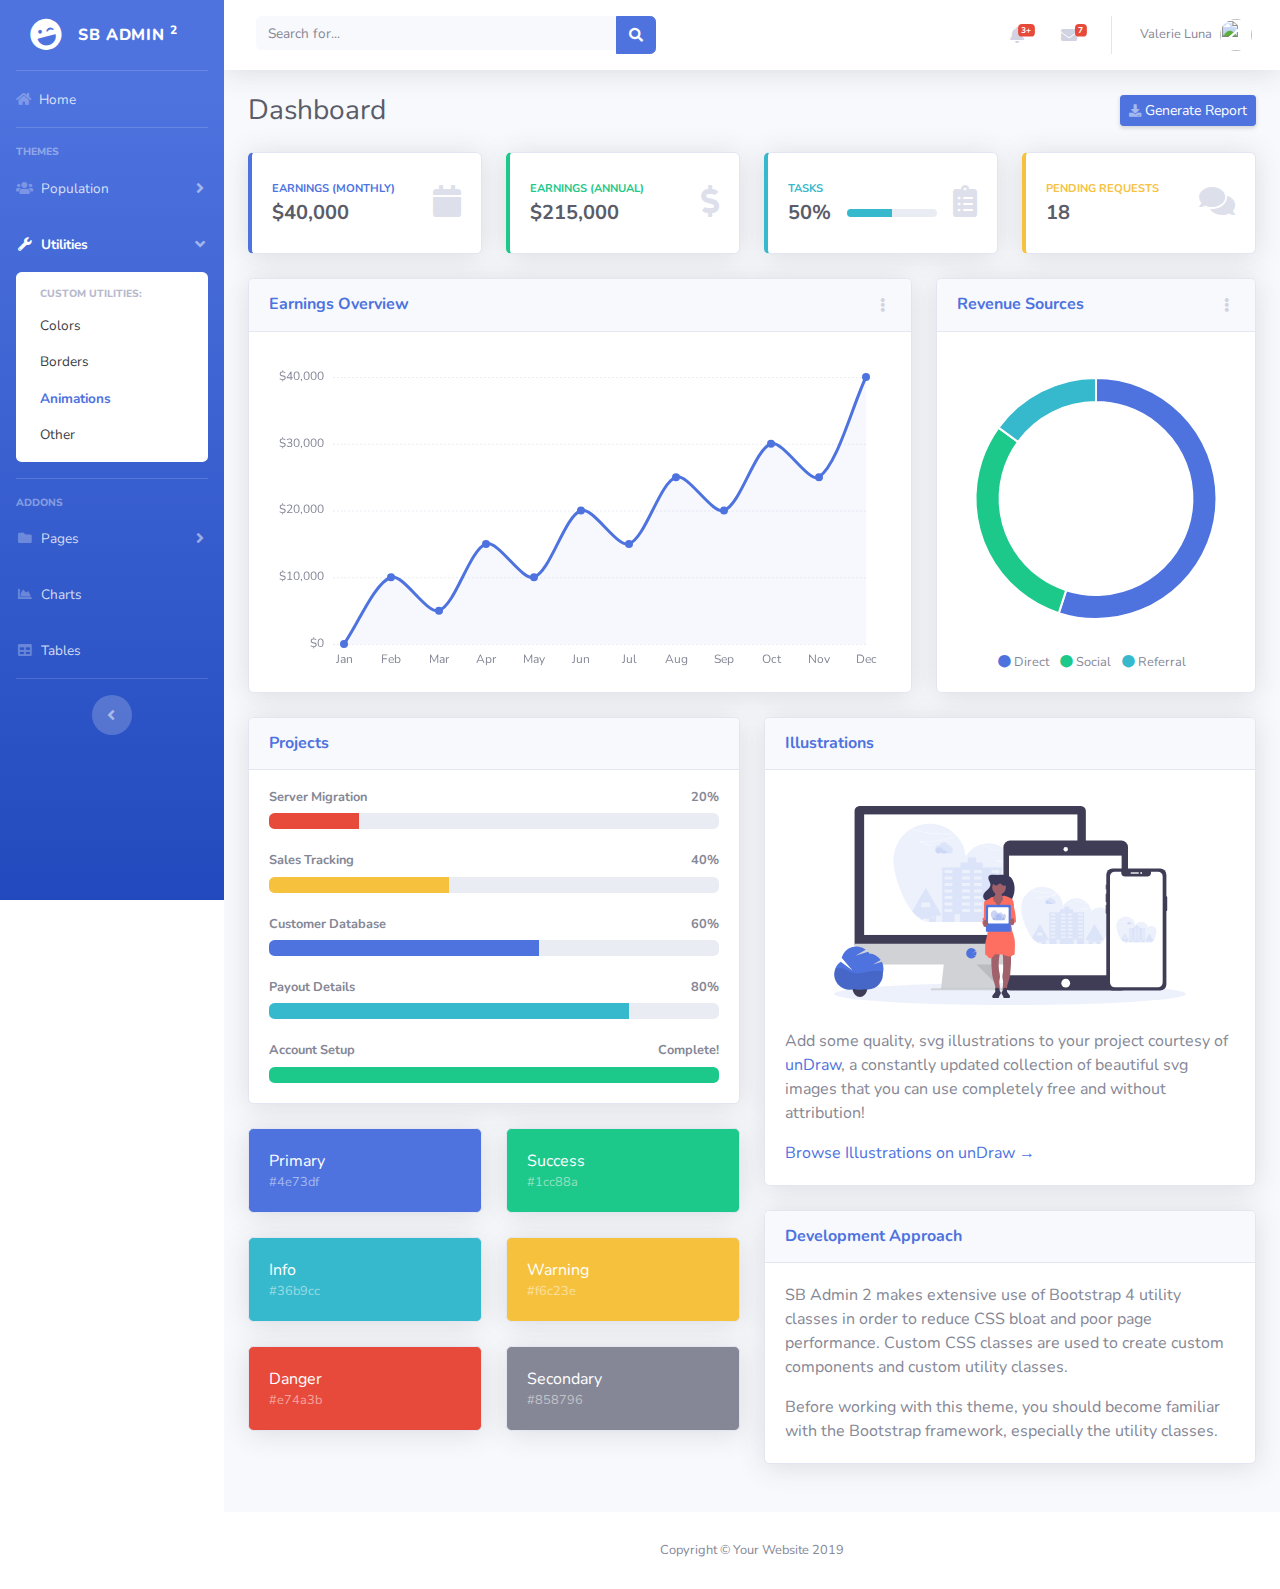
==== commit 4a39affd: "Revert "updated"" ====
--- a/index.html
+++ b/index.html
@@ -26,117 +26,7 @@
   <div id="wrapper">
 
     <!-- Sidebar -->
-    <ul class="navbar-nav bg-gradient-primary sidebar sidebar-dark accordion" id="accordionSidebar">
-
-      <!-- Sidebar - Brand -->
-      <a class="sidebar-brand d-flex align-items-center justify-content-center" href="index.html">
-        <div class="sidebar-brand-icon rotate-n-15">
-          <i class="fas fa-laugh-wink"></i>
-        </div>
-        <div class="sidebar-brand-text mx-3">SB Admin <sup>2</sup></div>
-      </a>
-
-      <!-- Divider -->
-      <hr class="sidebar-divider my-0">
-
-      <!-- Nav Item - Dashboard -->
-      <li class="nav-item active">
-        <a class="nav-link" href="index.html">
-          <i class="fas fa-fw fa-tachometer-alt"></i>
-          <span>Dashboard</span></a>
-      </li>
-
-      <!-- Divider -->
-      <hr class="sidebar-divider">
-
-      <!-- Heading -->
-      <div class="sidebar-heading">
-        Interface
-      </div>
-
-      <!-- Nav Item - Pages Collapse Menu -->
-      <li class="nav-item">
-        <a class="nav-link collapsed" href="#" data-toggle="collapse" data-target="#collapseTwo" aria-expanded="true" aria-controls="collapseTwo">
-          <i class="fas fa-fw fa-cog"></i>
-          <span>Components</span>
-        </a>
-        <div id="collapseTwo" class="collapse" aria-labelledby="headingTwo" data-parent="#accordionSidebar">
-          <div class="bg-white py-2 collapse-inner rounded">
-            <h6 class="collapse-header">Custom Components:</h6>
-            <a class="collapse-item" href="buttons.html">Buttons</a>
-            <a class="collapse-item" href="cards.html">Cards</a>
-          </div>
-        </div>
-      </li>
-
-      <!-- Nav Item - Utilities Collapse Menu -->
-      <li class="nav-item">
-        <a class="nav-link collapsed" href="#" data-toggle="collapse" data-target="#collapseUtilities" aria-expanded="true" aria-controls="collapseUtilities">
-          <i class="fas fa-fw fa-wrench"></i>
-          <span>Utilities</span>
-        </a>
-        <div id="collapseUtilities" class="collapse" aria-labelledby="headingUtilities" data-parent="#accordionSidebar">
-          <div class="bg-white py-2 collapse-inner rounded">
-            <h6 class="collapse-header">Custom Utilities:</h6>
-            <a class="collapse-item" href="utilities-color.html">Colors</a>
-            <a class="collapse-item" href="utilities-border.html">Borders</a>
-            <a class="collapse-item" href="utilities-animation.html">Animations</a>
-            <a class="collapse-item" href="utilities-other.html">Other</a>
-          </div>
-        </div>
-      </li>
-
-      <!-- Divider -->
-      <hr class="sidebar-divider">
-
-      <!-- Heading -->
-      <div class="sidebar-heading">
-        Addons
-      </div>
-
-      <!-- Nav Item - Pages Collapse Menu -->
-      <li class="nav-item">
-        <a class="nav-link collapsed" href="#" data-toggle="collapse" data-target="#collapsePages" aria-expanded="true" aria-controls="collapsePages">
-          <i class="fas fa-fw fa-folder"></i>
-          <span>Pages</span>
-        </a>
-        <div id="collapsePages" class="collapse" aria-labelledby="headingPages" data-parent="#accordionSidebar">
-          <div class="bg-white py-2 collapse-inner rounded">
-            <h6 class="collapse-header">Login Screens:</h6>
-            <a class="collapse-item" href="login.html">Login</a>
-            <a class="collapse-item" href="register.html">Register</a>
-            <a class="collapse-item" href="forgot-password.html">Forgot Password</a>
-            <div class="collapse-divider"></div>
-            <h6 class="collapse-header">Other Pages:</h6>
-            <a class="collapse-item" href="404.html">404 Page</a>
-            <a class="collapse-item" href="blank.html">Blank Page</a>
-          </div>
-        </div>
-      </li>
-
-      <!-- Nav Item - Charts -->
-      <li class="nav-item">
-        <a class="nav-link" href="charts.html">
-          <i class="fas fa-fw fa-chart-area"></i>
-          <span>Charts</span></a>
-      </li>
-
-      <!-- Nav Item - Tables -->
-      <li class="nav-item">
-        <a class="nav-link" href="tables.html">
-          <i class="fas fa-fw fa-table"></i>
-          <span>Tables</span></a>
-      </li>
-
-      <!-- Divider -->
-      <hr class="sidebar-divider d-none d-md-block">
-
-      <!-- Sidebar Toggler (Sidebar) -->
-      <div class="text-center d-none d-md-inline">
-        <button class="rounded-circle border-0" id="sidebarToggle"></button>
-      </div>
-
-    </ul>
+    <div id="sidebar"></div>
     <!-- End of Sidebar -->
 
     <!-- Content Wrapper -->
@@ -664,10 +554,10 @@
 
   <!-- Custom scripts for all pages-->
   <script src="js/sb-admin-2.min.js"></script>
-
+<script src="js/common.js"></script>
   <!-- Page level plugins -->
   <script src="vendor/chart.js/Chart.min.js"></script>
-
+  
   <!-- Page level custom scripts -->
   <script src="js/demo/chart-area-demo.js"></script>
   <script src="js/demo/chart-pie-demo.js"></script>
